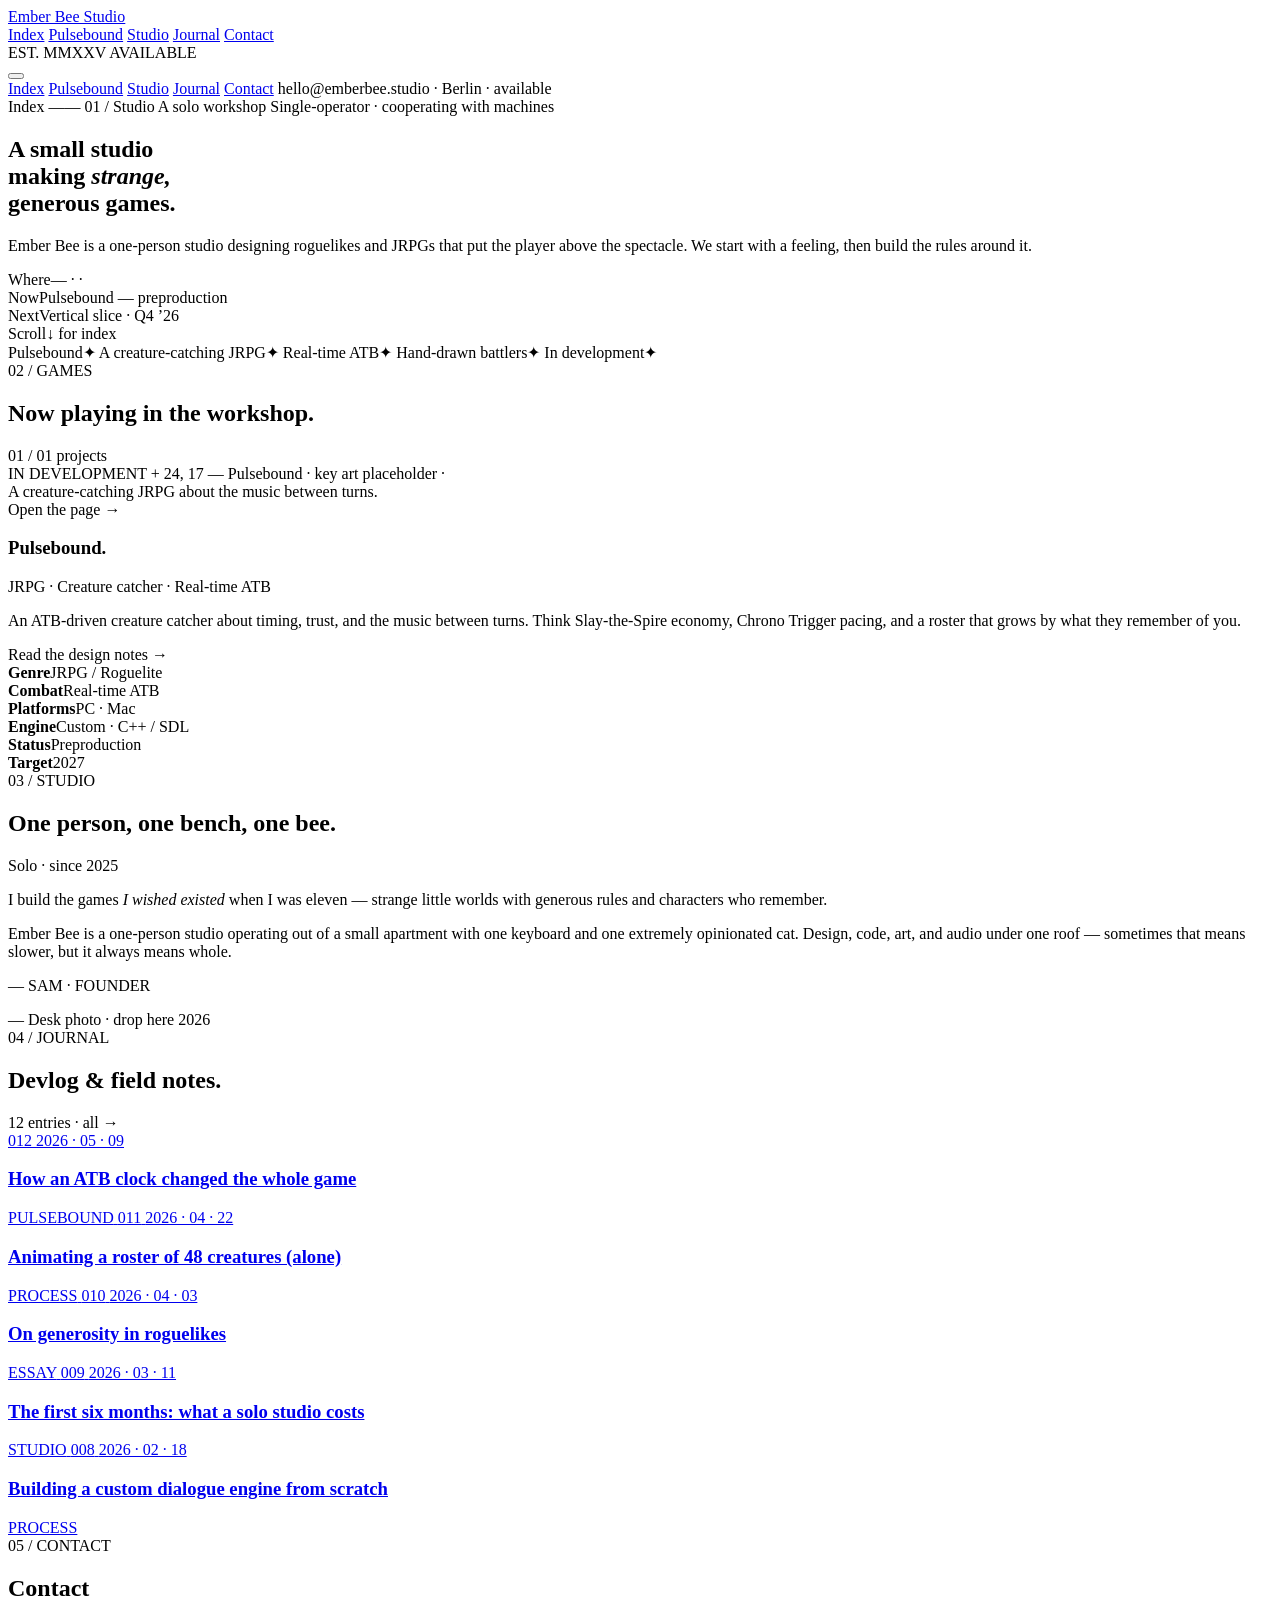
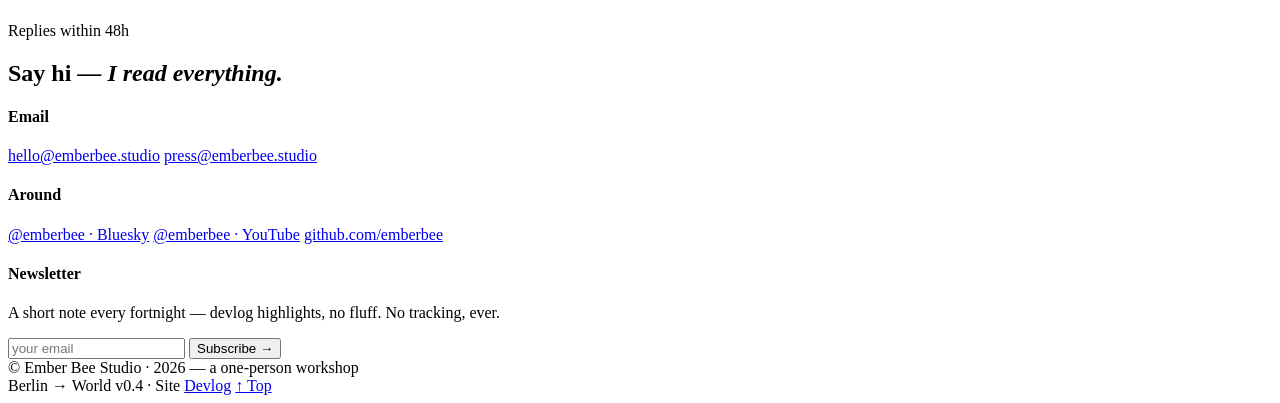
==== index.html @ 38a1219b "studio web" ====
<!doctype html>
<html lang="en">
<head>
  <meta charset="utf-8" />
  <meta name="viewport" content="width=device-width,initial-scale=1" />
  <title>Ember Bee Studio — a one-person workshop making strange, generous games</title>
  <meta name="description" content="Ember Bee is a one-person studio making roguelikes and JRPGs. Currently building Pulsebound — a creature-catching JRPG with a real-time ATB system." />
  <link rel="stylesheet" href="assets/site.css" />
</head>
<body>

  <header class="site-header">
    <div class="bar">
      <a class="logomark" href="index.html">
        <span class="dot"></span>
        <span>Ember Bee Studio</span>
      </a>
      <nav class="navlinks" aria-label="Primary">
        <a href="index.html" aria-current="page">Index</a>
        <a href="pulsebound.html">Pulsebound</a>
        <a href="#studio">Studio</a>
        <a href="journal.html">Journal</a>
        <a href="#contact">Contact</a>
      </nav>
      <div class="nav-right">
        <span class="mono">EST. MMXXV</span>
        <span class="status-pulse mono">AVAILABLE</span>
      </div>
      <button class="menu-btn" aria-expanded="false" aria-controls="menu" aria-label="Menu"><span></span></button>
    </div>
    <div class="menu-panel" id="menu">
      <a href="index.html">Index</a>
      <a href="pulsebound.html">Pulsebound</a>
      <a href="#studio">Studio</a>
      <a href="journal.html">Journal</a>
      <a href="#contact">Contact</a>
      <span class="mono-xs">hello@emberbee.studio · Berlin · available</span>
    </div>
  </header>

  <main>

    <!-- ============================================================
         HERO
    ============================================================= -->
    <section class="hero wrap" id="top">
      <div class="kicker reveal">
        <span class="sw"></span>
        <span>Index —— 01 / Studio</span>
        <span>A solo workshop</span>
        <span>Single-operator · cooperating with machines</span>
      </div>

      <h1 class="h-display">
        <span data-split>A small studio</span><br/>
        <span data-split>making </span><em data-split>strange,</em><br/>
        <span data-split>generous games.</span>
      </h1>

      <div class="hero lede-row reveal">
        <p class="lede">Ember Bee is a one-person studio designing roguelikes and JRPGs that put the player above the spectacle. We start with a feeling, then build the rules around it.</p>
        <div class="meta">
          <div class="row"><span class="key">Where</span><span data-clock data-tz="Europe/Berlin" data-label="· BERLIN">— · ·</span></div>
          <div class="row"><span class="key">Now</span><span>Pulsebound — preproduction</span></div>
          <div class="row"><span class="key">Next</span><span>Vertical slice · Q4 ’26</span></div>
          <div class="row"><span class="key">Scroll</span><span>↓ for index</span></div>
        </div>
      </div>
    </section>

    <!-- MARQUEE -->
    <div class="marquee" aria-hidden="true">
      <div class="marquee-track">
        <span>Pulsebound</span><span class="star">✦</span>
        <span>A creature-catching JRPG</span><span class="star">✦</span>
        <span>Real-time ATB</span><span class="star">✦</span>
        <span>Hand-drawn battlers</span><span class="star">✦</span>
        <span>In development</span><span class="star">✦</span>
      </div>
    </div>

    <!-- ============================================================
         GAMES
    ============================================================= -->
    <section class="section wrap" id="games">
      <div class="section-head">
        <div class="num"><span data-scramble>02 / GAMES</span></div>
        <h2 class="h-2 reveal">Now playing in the workshop.</h2>
        <div class="meta">01 / 01 projects</div>
      </div>

      <a class="game-card reveal" href="pulsebound.html" style="text-decoration: none; color: inherit;" data-cursor-label="Open Pulsebound →">
        <div class="ph art">
          <span class="tag">IN DEVELOPMENT</span>
          <span class="ph-corner">+ 24, 17</span>
          <span class="ph-label">— Pulsebound · key art placeholder ·</span>
          <div class="overlay">
            <div class="r-headline">A creature-catching JRPG about the music between turns.</div>
            <div class="r-cta">Open the page →</div>
          </div>
        </div>
        <div class="game-info">
          <div>
            <h3 class="h-1">Pulsebound.</h3>
            <div class="subtitle mt-md">JRPG · Creature catcher · Real-time ATB</div>
            <p class="mt-md">An ATB-driven creature catcher about timing, trust, and the music between turns. Think Slay-the-Spire economy, Chrono Trigger pacing, and a roster that grows by what they remember of you.</p>
            <span class="mag mt-md" data-mag style="display: inline-flex">
              <span class="btn">Read the design notes <span class="arrow">→</span></span>
            </span>
          </div>
          <div class="specs">
            <div class="row"><b>Genre</b><span>JRPG / Roguelite</span></div>
            <div class="row"><b>Combat</b><span>Real-time ATB</span></div>
            <div class="row"><b>Platforms</b><span>PC · Mac</span></div>
            <div class="row"><b>Engine</b><span>Custom · C++ / SDL</span></div>
            <div class="row"><b>Status</b><span>Preproduction</span></div>
            <div class="row"><b>Target</b><span>2027</span></div>
          </div>
        </div>
      </a>
    </section>

    <!-- ============================================================
         STUDIO / ABOUT
    ============================================================= -->
    <section class="section wrap" id="studio">
      <div class="section-head">
        <div class="num"><span data-scramble>03 / STUDIO</span></div>
        <h2 class="h-2 reveal">One person, one bench, one bee.</h2>
        <div class="meta">Solo · since 2025</div>
      </div>

      <div class="about-row">
        <div class="reveal">
          <p class="quote">I build the games <em>I wished existed</em> when I was eleven — strange little worlds with generous rules and characters who remember.</p>
          <p class="bio body">Ember Bee is a one-person studio operating out of a small apartment with one keyboard and one extremely opinionated cat. Design, code, art, and audio under one roof — sometimes that means slower, but it always means whole.</p>
          <p class="signature mono-xs">— SAM · FOUNDER</p>
        </div>
        <div class="ph who reveal">
          <span class="ph-label">— Desk photo · drop here</span>
          <span class="ph-corner">2026</span>
        </div>
      </div>
    </section>

    <!-- ============================================================
         JOURNAL / NEWS
    ============================================================= -->
    <section class="section wrap" id="journal">
      <div class="section-head">
        <div class="num"><span data-scramble>04 / JOURNAL</span></div>
        <h2 class="h-2 reveal">Devlog &amp; field notes.</h2>
        <div class="meta"><a href="journal.html" style="text-decoration: none; color: inherit;">12 entries · all →</a></div>
      </div>

      <div class="news reveal-stagger reveal">
        <a class="news-item" href="journal-atb-clock.html">
          <span class="n">012</span>
          <span class="date">2026 · 05 · 09</span>
          <h3>How an ATB clock changed the whole game</h3>
          <span class="tag">PULSEBOUND</span>
        </a>
        <a class="news-item" href="journal.html">
          <span class="n">011</span>
          <span class="date">2026 · 04 · 22</span>
          <h3>Animating a roster of 48 creatures (alone)</h3>
          <span class="tag">PROCESS</span>
        </a>
        <a class="news-item" href="journal.html">
          <span class="n">010</span>
          <span class="date">2026 · 04 · 03</span>
          <h3>On generosity in roguelikes</h3>
          <span class="tag">ESSAY</span>
        </a>
        <a class="news-item" href="journal.html">
          <span class="n">009</span>
          <span class="date">2026 · 03 · 11</span>
          <h3>The first six months: what a solo studio costs</h3>
          <span class="tag">STUDIO</span>
        </a>
        <a class="news-item" href="journal.html">
          <span class="n">008</span>
          <span class="date">2026 · 02 · 18</span>
          <h3>Building a custom dialogue engine from scratch</h3>
          <span class="tag">PROCESS</span>
        </a>
      </div>
    </section>

    <!-- ============================================================
         CONTACT
    ============================================================= -->
    <section class="section contact wrap" id="contact">
      <div class="section-head">
        <div class="num">05 / CONTACT</div>
        <h2 class="h-4 visually-hidden">Contact</h2>
        <div class="meta">Replies within 48h</div>
      </div>

      <h2 class="h-1 big reveal">Say hi — <em>I read everything.</em></h2>

      <div class="row">
        <div class="col reveal">
          <h4>Email</h4>
          <a href="mailto:hello@emberbee.studio">hello@emberbee.studio</a>
          <a href="mailto:press@emberbee.studio">press@emberbee.studio</a>
        </div>
        <div class="col reveal">
          <h4>Around</h4>
          <a href="#">@emberbee · Bluesky</a>
          <a href="#">@emberbee · YouTube</a>
          <a href="#">github.com/emberbee</a>
        </div>
        <div class="col reveal">
          <h4>Newsletter</h4>
          <p class="small">A short note every fortnight — devlog highlights, no fluff. No tracking, ever.</p>
          <form class="subscribe" onsubmit="event.preventDefault(); this.querySelector('button').textContent='Thanks ✦';">
            <input type="email" required placeholder="your email" aria-label="Email" />
            <span class="mag" data-mag data-mag-x="0.15" data-mag-y="0.2">
              <button class="btn btn-sm" type="submit">Subscribe <span class="arrow">→</span></button>
            </span>
          </form>
        </div>
      </div>
    </section>

  </main>

  <footer class="site-footer">
    <span>© Ember Bee Studio · 2026 — a one-person workshop</span>
    <div class="right">
      <span>Berlin → World</span>
      <span>v0.4 · Site</span>
      <a href="journal.html">Devlog</a>
      <a href="#top">↑ Top</a>
    </div>
  </footer>

  <script src="assets/site.js"></script>
</body>
</html>
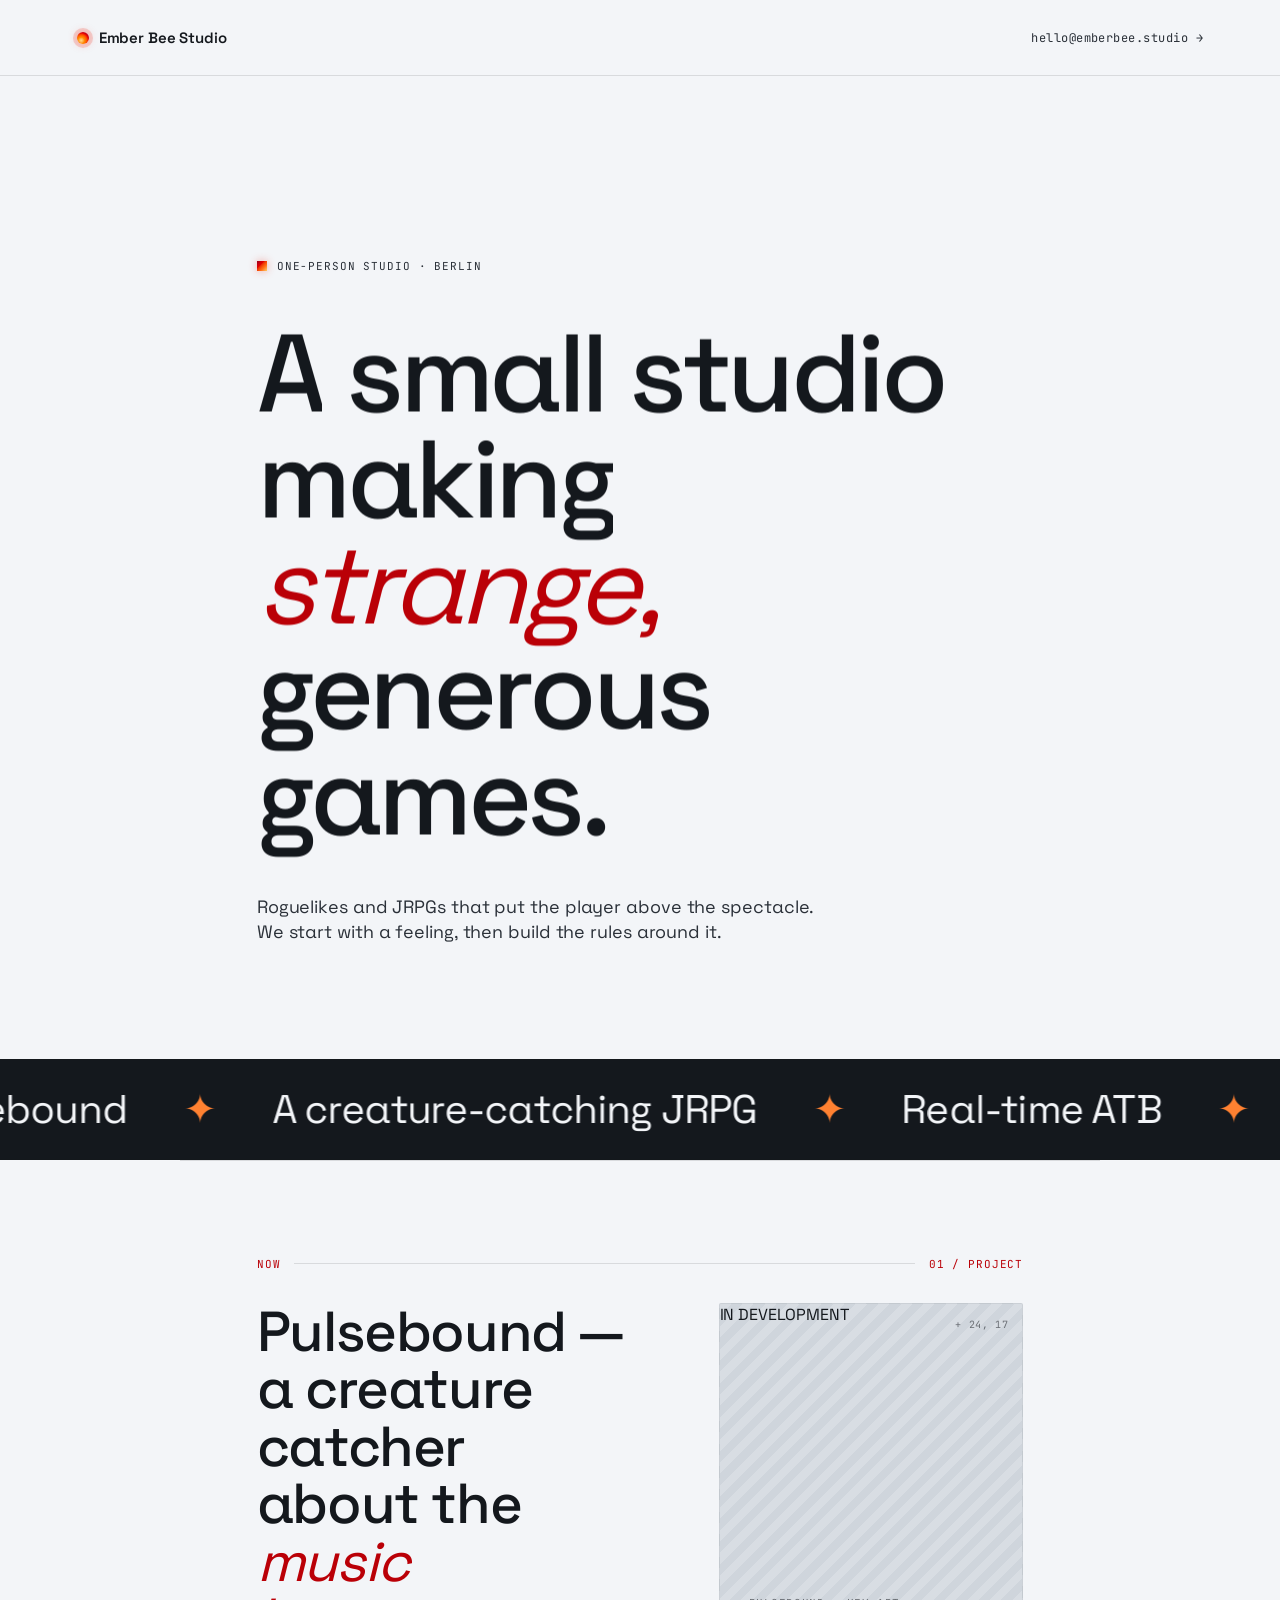
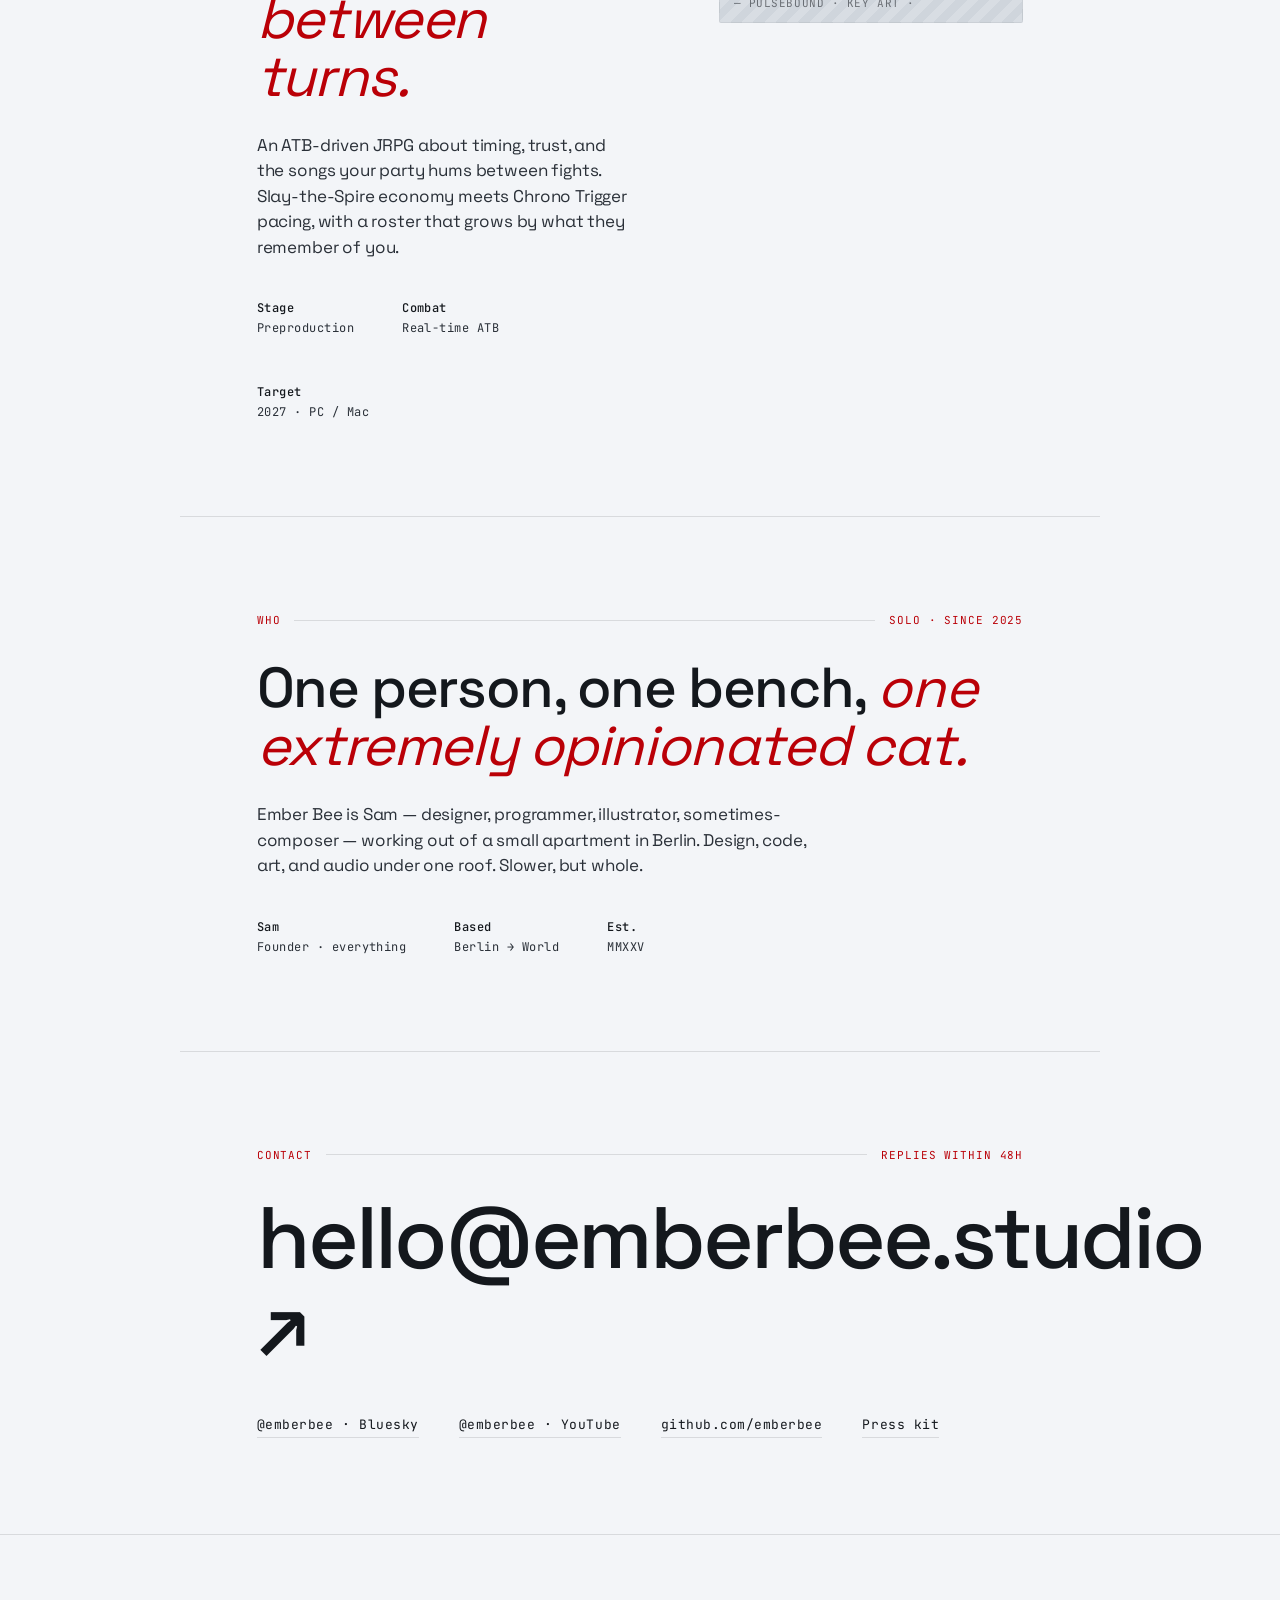
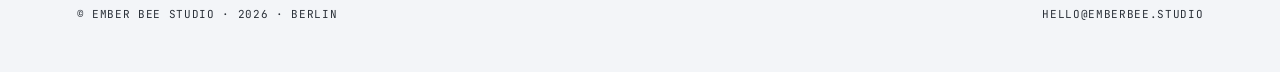
==== commit 0ccdf01f: "Add files via upload" ====
--- a/index.html
+++ b/index.html
@@ -3,72 +3,181 @@
 <head>
   <meta charset="utf-8" />
   <meta name="viewport" content="width=device-width,initial-scale=1" />
-  <title>Ember Bee Studio — a one-person workshop making strange, generous games</title>
-  <meta name="description" content="Ember Bee is a one-person studio making roguelikes and JRPGs. Currently building Pulsebound — a creature-catching JRPG with a real-time ATB system." />
+  <title>Ember Bee Studio — one page</title>
+  <meta name="description" content="Ember Bee is a one-person studio making strange, generous games." />
   <link rel="stylesheet" href="assets/site.css" />
+  <style>
+    /* ---- Minimal one-pager overrides ----
+       Same design vocabulary as index.html (type, color, marquee, cursor),
+       but tighter scaffolding: no sticky chrome, no section numbering,
+       no kicker rows, no specs grid. Just five blocks. */
+
+    .min-page main { display: block; }
+    .min-page .wrap-narrow {
+      max-width: 920px; margin: 0 auto;
+      padding-inline: clamp(20px, 6vw, 80px);
+    }
+
+    /* Top bar — just the logomark and email. No nav, no status. */
+    .min-bar {
+      display: flex; justify-content: space-between; align-items: center;
+      padding: 28px clamp(20px, 6vw, 80px);
+      border-bottom: 1px solid var(--line);
+    }
+    .min-bar .logomark { font-weight: 600; font-size: 15px; }
+    .min-bar a.email {
+      font-family: var(--font-mono); font-size: 12px; letter-spacing: 0.04em;
+      text-decoration: none; color: var(--ink-2);
+      transition: color .25s;
+    }
+    .min-bar a.email:hover { color: var(--amber-deep); }
+
+    /* Hero */
+    .min-hero {
+      padding-top: clamp(80px, 14vw, 180px);
+      padding-bottom: clamp(60px, 9vw, 120px);
+    }
+    .min-hero .eyebrow {
+      font-family: var(--font-mono); font-size: 11px; letter-spacing: 0.08em;
+      color: var(--ink-2); text-transform: uppercase;
+      display: inline-flex; align-items: center; gap: 10px;
+      margin-bottom: clamp(28px, 4vw, 48px);
+    }
+    .min-hero .eyebrow .sw {
+      display: inline-block; width: 10px; height: 10px;
+      background: var(--ember-grad);
+      box-shadow: 0 0 8px color-mix(in oklab, var(--ember) 40%, transparent);
+    }
+    .min-hero h1 {
+      font-size: clamp(48px, 8.6vw, 124px);
+      line-height: 0.96; letter-spacing: -0.04em; font-weight: 500;
+      margin: 0;
+    }
+    .min-hero .lede {
+      margin-top: clamp(28px, 4vw, 44px);
+      max-width: 560px;
+      font-size: clamp(17px, 1.4vw, 21px);
+      line-height: 1.4; color: var(--ink-2);
+    }
+
+    /* Block — generic two-line section */
+    .min-block {
+      padding-block: clamp(56px, 8vw, 96px);
+      border-top: 1px solid var(--line);
+    }
+    .min-block .label {
+      font-family: var(--font-mono); font-size: 11px; letter-spacing: 0.08em;
+      color: var(--amber-deep); text-transform: uppercase;
+      margin-bottom: clamp(20px, 3vw, 32px);
+      display: flex; align-items: baseline; gap: 14px;
+    }
+    .min-block .label .rule {
+      flex: 1; height: 1px; background: var(--line);
+      align-self: center;
+    }
+    .min-block h2 {
+      font-size: clamp(32px, 4.4vw, 64px);
+      line-height: 1.02; letter-spacing: -0.025em; font-weight: 500;
+      margin: 0; max-width: 740px;
+    }
+    .min-block h2 em { font-style: italic; font-weight: 400; color: var(--ember-deep); }
+    .min-block p {
+      margin-top: clamp(20px, 2.4vw, 28px);
+      max-width: 560px;
+      font-size: 17px; line-height: 1.5; color: var(--ink-2);
+    }
+    .min-block .meta-row {
+      margin-top: clamp(28px, 4vw, 40px);
+      display: flex; flex-wrap: wrap; gap: clamp(20px, 4vw, 48px);
+      font-family: var(--font-mono); font-size: 12px; letter-spacing: 0.04em;
+      color: var(--ink-2);
+    }
+    .min-block .meta-row b { display: block; color: var(--ink); font-weight: 500; margin-bottom: 4px; }
+
+    /* "Now" — currently working on */
+    .min-now {
+      display: grid;
+      grid-template-columns: 1.1fr 0.9fr;
+      gap: clamp(40px, 7vw, 96px);
+      align-items: start;
+    }
+    .min-now .ph {
+      height: 320px;
+      border-radius: 2px;
+    }
+    @media (max-width: 760px) {
+      .min-now { grid-template-columns: 1fr; }
+      .min-now .ph { height: 260px; }
+    }
+
+    /* Signature row at the very bottom */
+    .min-sig {
+      padding: clamp(48px, 6vw, 72px) clamp(20px, 6vw, 80px) clamp(32px, 4vw, 56px);
+      border-top: 1px solid var(--line);
+      display: flex; flex-wrap: wrap; gap: 16px;
+      justify-content: space-between; align-items: baseline;
+      font-family: var(--font-mono); font-size: 11px; letter-spacing: 0.06em;
+      color: var(--ink-2); text-transform: uppercase;
+    }
+    .min-sig a { color: var(--ink-2); text-decoration: none; }
+    .min-sig a:hover { color: var(--amber-deep); }
+
+    /* Contact block — big email link */
+    .min-contact .h-big {
+      display: block;
+      font-size: clamp(40px, 6.8vw, 96px);
+      line-height: 1.0; letter-spacing: -0.035em; font-weight: 500;
+      color: var(--ink); text-decoration: none;
+      transition: color .25s;
+      margin-top: clamp(20px, 3vw, 32px);
+    }
+    .min-contact .h-big:hover { color: var(--amber-deep); }
+    .min-contact .h-big .arrow {
+      display: inline-block; transition: transform .35s var(--ease-strong);
+    }
+    .min-contact .h-big:hover .arrow { transform: translate(8px, -8px) rotate(-12deg); }
+
+    .min-contact .links {
+      margin-top: clamp(32px, 5vw, 48px);
+      display: flex; flex-wrap: wrap;
+      gap: clamp(24px, 4vw, 40px);
+    }
+    .min-contact .links a {
+      font-family: var(--font-mono); font-size: 13px; letter-spacing: 0.04em;
+      color: var(--ink); text-decoration: none;
+      padding-bottom: 4px; border-bottom: 1px solid var(--line);
+      transition: color .25s, border-color .25s;
+    }
+    .min-contact .links a:hover {
+      color: var(--amber-deep); border-color: var(--amber-deep);
+    }
+  </style>
 </head>
-<body>
-
-  <header class="site-header">
-    <div class="bar">
-      <a class="logomark" href="index.html">
-        <span class="dot"></span>
-        <span>Ember Bee Studio</span>
-      </a>
-      <nav class="navlinks" aria-label="Primary">
-        <a href="index.html" aria-current="page">Index</a>
-        <a href="pulsebound.html">Pulsebound</a>
-        <a href="#studio">Studio</a>
-        <a href="journal.html">Journal</a>
-        <a href="#contact">Contact</a>
-      </nav>
-      <div class="nav-right">
-        <span class="mono">EST. MMXXV</span>
-        <span class="status-pulse mono">AVAILABLE</span>
-      </div>
-      <button class="menu-btn" aria-expanded="false" aria-controls="menu" aria-label="Menu"><span></span></button>
-    </div>
-    <div class="menu-panel" id="menu">
-      <a href="index.html">Index</a>
-      <a href="pulsebound.html">Pulsebound</a>
-      <a href="#studio">Studio</a>
-      <a href="journal.html">Journal</a>
-      <a href="#contact">Contact</a>
-      <span class="mono-xs">hello@emberbee.studio · Berlin · available</span>
-    </div>
+<body class="min-page">
+
+  <!-- Tiny top bar (no nav) -->
+  <header class="min-bar">
+    <a class="logomark" href="index.html">
+      <span class="dot"></span>
+      <span>Ember Bee Studio</span>
+    </a>
+    <a class="email" href="mailto:hello@emberbee.studio">hello@emberbee.studio →</a>
   </header>
 
   <main>
 
-    <!-- ============================================================
-         HERO
-    ============================================================= -->
-    <section class="hero wrap" id="top">
-      <div class="kicker reveal">
-        <span class="sw"></span>
-        <span>Index —— 01 / Studio</span>
-        <span>A solo workshop</span>
-        <span>Single-operator · cooperating with machines</span>
-      </div>
-
-      <h1 class="h-display">
+    <!-- HERO -->
+    <section class="min-hero wrap-narrow">
+      <div class="eyebrow"><span class="sw"></span><span>One-person studio · Berlin</span></div>
+      <h1>
         <span data-split>A small studio</span><br/>
         <span data-split>making </span><em data-split>strange,</em><br/>
         <span data-split>generous games.</span>
       </h1>
-
-      <div class="hero lede-row reveal">
-        <p class="lede">Ember Bee is a one-person studio designing roguelikes and JRPGs that put the player above the spectacle. We start with a feeling, then build the rules around it.</p>
-        <div class="meta">
-          <div class="row"><span class="key">Where</span><span data-clock data-tz="Europe/Berlin" data-label="· BERLIN">— · ·</span></div>
-          <div class="row"><span class="key">Now</span><span>Pulsebound — preproduction</span></div>
-          <div class="row"><span class="key">Next</span><span>Vertical slice · Q4 ’26</span></div>
-          <div class="row"><span class="key">Scroll</span><span>↓ for index</span></div>
-        </div>
-      </div>
-    </section>
-
-    <!-- MARQUEE -->
+      <p class="lede reveal">Roguelikes and JRPGs that put the player above the spectacle. We start with a feeling, then build the rules around it.</p>
+    </section>
+
+    <!-- MARQUEE — same flick-to-fire easter egg as the main site -->
     <div class="marquee" aria-hidden="true">
       <div class="marquee-track">
         <span>Pulsebound</span><span class="star">✦</span>
@@ -79,161 +188,58 @@
       </div>
     </div>
 
-    <!-- ============================================================
-         GAMES
-    ============================================================= -->
-    <section class="section wrap" id="games">
-      <div class="section-head">
-        <div class="num"><span data-scramble>02 / GAMES</span></div>
-        <h2 class="h-2 reveal">Now playing in the workshop.</h2>
-        <div class="meta">01 / 01 projects</div>
-      </div>
-
-      <a class="game-card reveal" href="pulsebound.html" style="text-decoration: none; color: inherit;" data-cursor-label="Open Pulsebound →">
-        <div class="ph art">
+    <!-- NOW — what's being worked on -->
+    <section class="min-block wrap-narrow">
+      <div class="label"><span>Now</span><span class="rule"></span><span>01 / project</span></div>
+      <div class="min-now">
+        <div class="reveal">
+          <h2>Pulsebound — a creature catcher about the <em>music between turns.</em></h2>
+          <p>An ATB-driven JRPG about timing, trust, and the songs your party hums between fights. Slay-the-Spire economy meets Chrono Trigger pacing, with a roster that grows by what they remember of you.</p>
+          <div class="meta-row">
+            <div><b>Stage</b>Preproduction</div>
+            <div><b>Combat</b>Real-time ATB</div>
+            <div><b>Target</b>2027 · PC / Mac</div>
+          </div>
+        </div>
+        <div class="ph reveal">
           <span class="tag">IN DEVELOPMENT</span>
           <span class="ph-corner">+ 24, 17</span>
-          <span class="ph-label">— Pulsebound · key art placeholder ·</span>
-          <div class="overlay">
-            <div class="r-headline">A creature-catching JRPG about the music between turns.</div>
-            <div class="r-cta">Open the page →</div>
-          </div>
+          <span class="ph-label">— Pulsebound · key art ·</span>
         </div>
-        <div class="game-info">
-          <div>
-            <h3 class="h-1">Pulsebound.</h3>
-            <div class="subtitle mt-md">JRPG · Creature catcher · Real-time ATB</div>
-            <p class="mt-md">An ATB-driven creature catcher about timing, trust, and the music between turns. Think Slay-the-Spire economy, Chrono Trigger pacing, and a roster that grows by what they remember of you.</p>
-            <span class="mag mt-md" data-mag style="display: inline-flex">
-              <span class="btn">Read the design notes <span class="arrow">→</span></span>
-            </span>
-          </div>
-          <div class="specs">
-            <div class="row"><b>Genre</b><span>JRPG / Roguelite</span></div>
-            <div class="row"><b>Combat</b><span>Real-time ATB</span></div>
-            <div class="row"><b>Platforms</b><span>PC · Mac</span></div>
-            <div class="row"><b>Engine</b><span>Custom · C++ / SDL</span></div>
-            <div class="row"><b>Status</b><span>Preproduction</span></div>
-            <div class="row"><b>Target</b><span>2027</span></div>
-          </div>
+      </div>
+    </section>
+
+    <!-- WHO — who it's being worked on by -->
+    <section class="min-block wrap-narrow">
+      <div class="label"><span>Who</span><span class="rule"></span><span>Solo · since 2025</span></div>
+      <div class="reveal">
+        <h2>One person, one bench, <em>one extremely opinionated cat.</em></h2>
+        <p>Ember Bee is Sam — designer, programmer, illustrator, sometimes-composer — working out of a small apartment in Berlin. Design, code, art, and audio under one roof. Slower, but whole.</p>
+        <div class="meta-row">
+          <div><b>Sam</b>Founder · everything</div>
+          <div><b>Based</b>Berlin → World</div>
+          <div><b>Est.</b>MMXXV</div>
         </div>
-      </a>
-    </section>
-
-    <!-- ============================================================
-         STUDIO / ABOUT
-    ============================================================= -->
-    <section class="section wrap" id="studio">
-      <div class="section-head">
-        <div class="num"><span data-scramble>03 / STUDIO</span></div>
-        <h2 class="h-2 reveal">One person, one bench, one bee.</h2>
-        <div class="meta">Solo · since 2025</div>
-      </div>
-
-      <div class="about-row">
-        <div class="reveal">
-          <p class="quote">I build the games <em>I wished existed</em> when I was eleven — strange little worlds with generous rules and characters who remember.</p>
-          <p class="bio body">Ember Bee is a one-person studio operating out of a small apartment with one keyboard and one extremely opinionated cat. Design, code, art, and audio under one roof — sometimes that means slower, but it always means whole.</p>
-          <p class="signature mono-xs">— SAM · FOUNDER</p>
-        </div>
-        <div class="ph who reveal">
-          <span class="ph-label">— Desk photo · drop here</span>
-          <span class="ph-corner">2026</span>
-        </div>
-      </div>
-    </section>
-
-    <!-- ============================================================
-         JOURNAL / NEWS
-    ============================================================= -->
-    <section class="section wrap" id="journal">
-      <div class="section-head">
-        <div class="num"><span data-scramble>04 / JOURNAL</span></div>
-        <h2 class="h-2 reveal">Devlog &amp; field notes.</h2>
-        <div class="meta"><a href="journal.html" style="text-decoration: none; color: inherit;">12 entries · all →</a></div>
-      </div>
-
-      <div class="news reveal-stagger reveal">
-        <a class="news-item" href="journal-atb-clock.html">
-          <span class="n">012</span>
-          <span class="date">2026 · 05 · 09</span>
-          <h3>How an ATB clock changed the whole game</h3>
-          <span class="tag">PULSEBOUND</span>
-        </a>
-        <a class="news-item" href="journal.html">
-          <span class="n">011</span>
-          <span class="date">2026 · 04 · 22</span>
-          <h3>Animating a roster of 48 creatures (alone)</h3>
-          <span class="tag">PROCESS</span>
-        </a>
-        <a class="news-item" href="journal.html">
-          <span class="n">010</span>
-          <span class="date">2026 · 04 · 03</span>
-          <h3>On generosity in roguelikes</h3>
-          <span class="tag">ESSAY</span>
-        </a>
-        <a class="news-item" href="journal.html">
-          <span class="n">009</span>
-          <span class="date">2026 · 03 · 11</span>
-          <h3>The first six months: what a solo studio costs</h3>
-          <span class="tag">STUDIO</span>
-        </a>
-        <a class="news-item" href="journal.html">
-          <span class="n">008</span>
-          <span class="date">2026 · 02 · 18</span>
-          <h3>Building a custom dialogue engine from scratch</h3>
-          <span class="tag">PROCESS</span>
-        </a>
-      </div>
-    </section>
-
-    <!-- ============================================================
-         CONTACT
-    ============================================================= -->
-    <section class="section contact wrap" id="contact">
-      <div class="section-head">
-        <div class="num">05 / CONTACT</div>
-        <h2 class="h-4 visually-hidden">Contact</h2>
-        <div class="meta">Replies within 48h</div>
-      </div>
-
-      <h2 class="h-1 big reveal">Say hi — <em>I read everything.</em></h2>
-
-      <div class="row">
-        <div class="col reveal">
-          <h4>Email</h4>
-          <a href="mailto:hello@emberbee.studio">hello@emberbee.studio</a>
-          <a href="mailto:press@emberbee.studio">press@emberbee.studio</a>
-        </div>
-        <div class="col reveal">
-          <h4>Around</h4>
-          <a href="#">@emberbee · Bluesky</a>
-          <a href="#">@emberbee · YouTube</a>
-          <a href="#">github.com/emberbee</a>
-        </div>
-        <div class="col reveal">
-          <h4>Newsletter</h4>
-          <p class="small">A short note every fortnight — devlog highlights, no fluff. No tracking, ever.</p>
-          <form class="subscribe" onsubmit="event.preventDefault(); this.querySelector('button').textContent='Thanks ✦';">
-            <input type="email" required placeholder="your email" aria-label="Email" />
-            <span class="mag" data-mag data-mag-x="0.15" data-mag-y="0.2">
-              <button class="btn btn-sm" type="submit">Subscribe <span class="arrow">→</span></button>
-            </span>
-          </form>
-        </div>
+      </div>
+    </section>
+
+    <!-- CONTACT — the only CTA on the page -->
+    <section class="min-block min-contact wrap-narrow">
+      <div class="label"><span>Contact</span><span class="rule"></span><span>Replies within 48h</span></div>
+      <a class="h-big reveal" href="mailto:hello@emberbee.studio">hello@emberbee.studio <span class="arrow">↗</span></a>
+      <div class="links reveal">
+        <a href="#">@emberbee · Bluesky</a>
+        <a href="#">@emberbee · YouTube</a>
+        <a href="#">github.com/emberbee</a>
+        <a href="mailto:press@emberbee.studio">Press kit</a>
       </div>
     </section>
 
   </main>
 
-  <footer class="site-footer">
-    <span>© Ember Bee Studio · 2026 — a one-person workshop</span>
-    <div class="right">
-      <span>Berlin → World</span>
-      <span>v0.4 · Site</span>
-      <a href="journal.html">Devlog</a>
-      <a href="#top">↑ Top</a>
-    </div>
+  <footer class="min-sig">
+    <span>© Ember Bee Studio · 2026 · Berlin</span>
+    <span><a href="mailto:hello@emberbee.studio">hello@emberbee.studio</a></span>
   </footer>
 
   <script src="assets/site.js"></script>
--- a/assets/site.css
+++ b/assets/site.css
@@ -0,0 +1,662 @@
+/* ==========================================================================
+   Ember Bee Studio — Editorial Swiss
+   Shared stylesheet (all pages)
+   ========================================================================== */
+
+@import url('https://fonts.googleapis.com/css2?family=Space+Grotesk:wght@300;400;500;600;700&family=JetBrains+Mono:wght@300;400;500&display=swap');
+
+/* Cross-document view transitions for in-site nav (Chromium 126+). */
+@view-transition { navigation: auto; }
+
+::view-transition-old(root),
+::view-transition-new(root) {
+  animation-duration: 320ms;
+  animation-timing-function: cubic-bezier(.65,.05,.36,1);
+}
+
+/* ---------- Reset ---------- */
+*, *::before, *::after { box-sizing: border-box; }
+html, body { margin: 0; padding: 0; }
+body {
+  -webkit-font-smoothing: antialiased;
+  -moz-osx-font-smoothing: grayscale;
+  text-rendering: optimizeLegibility;
+}
+img, svg { display: block; max-width: 100%; }
+button { font: inherit; cursor: pointer; background: none; border: 0; padding: 0; color: inherit; }
+a { color: inherit; }
+input { font: inherit; color: inherit; }
+:focus-visible { outline: 2px solid var(--amber-deep); outline-offset: 3px; border-radius: 2px; }
+::selection { background: var(--spark); color: var(--ink); }
+
+/* ---------- Tokens ---------- */
+:root {
+  /* color */
+  --ink:        #14181d;
+  --ink-2:      #2a3038;
+  --ink-3:      #5c6470;
+  --fog:        #e8ebef;
+  --paper:      #f3f5f8;
+  --paper-2:    #ebeef2;
+  --line:       rgba(20, 24, 29, 0.12);
+  --line-2:     rgba(20, 24, 29, 0.06);
+
+  /* Ember palette — deep coal → bright flame → spark.
+     --ember-deep is the workhorse for text/links on light bg.
+     --ember-grad is the signature gradient (dot, display italics, swatches). */
+  --ember:        oklch(0.62 0.22 30);
+  --ember-deep:   oklch(0.48 0.22 25);
+  --ember-bright: oklch(0.74 0.18 48);
+  --spark:        oklch(0.88 0.14 75);
+  --ember-grad:   linear-gradient(135deg,
+                    oklch(0.40 0.20 18) 0%,
+                    oklch(0.56 0.24 28) 32%,
+                    oklch(0.72 0.20 45) 68%,
+                    oklch(0.88 0.14 78) 100%);
+  --ember-grad-radial: radial-gradient(circle at 35% 70%,
+                    oklch(0.92 0.12 80) 0%,
+                    oklch(0.78 0.20 55) 28%,
+                    oklch(0.60 0.24 30) 60%,
+                    oklch(0.36 0.18 18) 100%);
+
+  /* Aliases — older rules still reference --amber/--amber-deep. */
+  --amber:      var(--ember);
+  --amber-deep: var(--ember-deep);
+
+  --green:      oklch(0.72 0.16 145);
+
+  /* type */
+  --font-display: 'Space Grotesk', system-ui, sans-serif;
+  --font-mono:    'JetBrains Mono', ui-monospace, SFMono-Regular, monospace;
+
+  /* layout */
+  --container-max: 1440px;
+  --pad-x:         clamp(20px, 4vw, 56px);
+  --gutter:        clamp(20px, 3vw, 40px);
+
+  /* motion */
+  --ease-soft:   cubic-bezier(.2, .7, .3, 1);
+  --ease-strong: cubic-bezier(.65, .05, .36, 1);
+}
+
+/* ---------- Base ---------- */
+html {
+  font-family: var(--font-display);
+  color: var(--ink);
+  background: var(--paper);
+  letter-spacing: -0.01em;
+  font-feature-settings: 'ss01' 1, 'ss02' 1;
+  scroll-behavior: smooth;
+  scroll-padding-top: 96px;
+}
+body { min-height: 100vh; }
+
+/* hide cursor when our custom one is enabled */
+html.has-cursor, html.has-cursor * { cursor: none !important; }
+@media (hover: none) { html.has-cursor, html.has-cursor * { cursor: auto !important; } }
+
+/* ---------- Type ---------- */
+.h-display { font-size: clamp(54px, 11.5vw, 168px); line-height: 0.92; letter-spacing: -0.045em; font-weight: 500; margin: 0; }
+.h-1       { font-size: clamp(40px, 6.8vw, 120px); line-height: 0.92; letter-spacing: -0.04em;  font-weight: 500; margin: 0; }
+.h-2       { font-size: clamp(40px, 5.4vw, 96px);  line-height: 0.92; letter-spacing: -0.035em; font-weight: 500; margin: 0; }
+.h-3       { font-size: clamp(28px, 3.4vw, 56px);  line-height: 1.00; letter-spacing: -0.025em; font-weight: 500; margin: 0; }
+.h-4       { font-size: clamp(22px, 1.8vw, 28px);  line-height: 1.15; letter-spacing: -0.015em; font-weight: 500; margin: 0; }
+
+.lede      { font-size: clamp(17px, 1.5vw, 22px); line-height: 1.35; letter-spacing: -0.005em; }
+.body      { font-size: 17px; line-height: 1.5; }
+.small     { font-size: 14px; line-height: 1.5; color: var(--ink-2); }
+
+.mono      { font-family: var(--font-mono); letter-spacing: 0; }
+.mono-xs   { font-family: var(--font-mono); font-size: 11px; letter-spacing: 0.06em; text-transform: uppercase; }
+.mono-sm   { font-family: var(--font-mono); font-size: 12px; letter-spacing: 0.04em; }
+
+em { font-style: italic; font-weight: 400; color: var(--ember-deep); }
+
+/* Display-size italics get the full flame gradient. Inline-size em on body
+   copy stays solid for readability.
+   We target both the em itself (when not split) AND the .inner spans inside
+   split-words — those have their own transforms which create new stacking
+   contexts, so background-clip:text on the em parent doesn't reach them. */
+.h-display em,
+.h-1 em,
+.h-2 em,
+.h-display em .split-word .inner,
+.h-1 em .split-word .inner,
+.h-2 em .split-word .inner {
+  background-image: var(--ember-grad);
+  background-clip: text;
+  -webkit-background-clip: text;
+  color: transparent;
+  -webkit-text-fill-color: transparent;
+  font-style: italic;
+}
+strong { font-weight: 600; }
+
+p { margin: 0 0 1em; text-wrap: pretty; }
+p:last-child { margin-bottom: 0; }
+
+/* ---------- Layout primitives ---------- */
+.wrap   { max-width: var(--container-max); margin-inline: auto; padding-inline: var(--pad-x); }
+.section { padding-block: clamp(64px, 9vw, 120px); border-top: 1px solid var(--line); position: relative; }
+.section-tight { padding-block: clamp(40px, 6vw, 72px); }
+
+/* index-style section head: number — title — meta */
+.section-head {
+  display: grid;
+  grid-template-columns: minmax(80px, auto) 1fr auto;
+  gap: clamp(16px, 3vw, 40px);
+  align-items: baseline;
+  margin-bottom: clamp(40px, 6vw, 80px);
+}
+.section-head .num   { font-family: var(--font-mono); font-size: 13px; color: var(--amber-deep); letter-spacing: 0.05em; }
+.section-head .meta  { font-family: var(--font-mono); font-size: 12px; color: var(--ink-2); text-align: right; }
+
+@media (max-width: 720px) {
+  .section-head { grid-template-columns: 1fr; gap: 12px; }
+  .section-head .meta { text-align: left; }
+}
+
+/* ---------- Header / Nav ---------- */
+.site-header {
+  position: sticky; top: 0; z-index: 40;
+  background: color-mix(in oklab, var(--paper) 86%, transparent);
+  backdrop-filter: blur(10px) saturate(120%);
+  -webkit-backdrop-filter: blur(10px) saturate(120%);
+  border-bottom: 1px solid var(--line);
+  transition: padding .3s var(--ease-soft), backdrop-filter .3s;
+}
+.site-header .bar {
+  display: grid; grid-template-columns: 1fr auto 1fr; align-items: center; gap: 24px;
+  padding: 20px var(--pad-x);
+  max-width: var(--container-max); margin-inline: auto;
+  transition: padding .3s var(--ease-soft);
+}
+.site-header.compact .bar { padding-block: 12px; }
+
+.logomark {
+  display: inline-flex; align-items: center; gap: 10px;
+  font-weight: 600; font-size: 16px; letter-spacing: -0.01em;
+  text-decoration: none; color: var(--ink);
+}
+.logomark .dot {
+  width: 12px; height: 12px; border-radius: 50%;
+  background: var(--ember-grad-radial);
+  box-shadow:
+    0 0 0 4px color-mix(in oklab, var(--ember) 20%, transparent),
+    0 0 10px color-mix(in oklab, var(--ember) 35%, transparent);
+  flex-shrink: 0;
+  animation: ember-pulse 2.8s ease-in-out infinite;
+  transition: box-shadow .35s var(--ease-soft);
+}
+.logomark:hover .dot {
+  box-shadow:
+    0 0 0 7px color-mix(in oklab, var(--ember) 18%, transparent),
+    0 0 18px color-mix(in oklab, var(--ember-bright) 55%, transparent);
+}
+@keyframes ember-pulse {
+  0%, 100% { filter: brightness(1)    saturate(1); box-shadow: 0 0 0 4px color-mix(in oklab, var(--ember) 20%, transparent), 0 0  8px color-mix(in oklab, var(--ember)        30%, transparent); }
+  50%      { filter: brightness(1.15) saturate(1.1); box-shadow: 0 0 0 5px color-mix(in oklab, var(--ember) 16%, transparent), 0 0 16px color-mix(in oklab, var(--ember-bright) 55%, transparent); }
+}
+
+.navlinks {
+  display: flex; gap: clamp(16px, 2vw, 28px);
+  font-size: 13px;
+  justify-self: center;
+}
+.navlinks a { text-decoration: none; position: relative; padding: 4px 0; transition: color .2s; }
+.navlinks a::after {
+  content: ''; position: absolute; left: 0; right: 0; bottom: -2px; height: 1px;
+  background: var(--ink); transform-origin: left; transform: scaleX(0);
+  transition: transform .35s var(--ease-strong);
+}
+.navlinks a:hover::after { transform: scaleX(1); }
+.navlinks a[aria-current="page"] { color: var(--amber-deep); }
+.navlinks a[aria-current="page"]::after { background: var(--amber-deep); transform: scaleX(1); }
+
+.nav-right {
+  justify-self: end; display: flex; gap: 16px; align-items: center;
+  font-family: var(--font-mono); font-size: 11px; color: var(--ink-2);
+  letter-spacing: 0.04em;
+}
+.status-pulse { display: inline-flex; align-items: center; gap: 8px; }
+.status-pulse::before {
+  content: ''; width: 7px; height: 7px; border-radius: 50%;
+  background: var(--green);
+  box-shadow: 0 0 0 0 color-mix(in oklab, var(--green) 60%, transparent);
+  animation: pulse 2.4s ease-out infinite;
+}
+@keyframes pulse {
+  0%   { box-shadow: 0 0 0 0   color-mix(in oklab, var(--green) 60%, transparent); }
+  70%  { box-shadow: 0 0 0 8px color-mix(in oklab, var(--green) 0%, transparent); }
+  100% { box-shadow: 0 0 0 0   color-mix(in oklab, var(--green) 0%, transparent); }
+}
+
+/* Mobile menu */
+.menu-btn { display: none; width: 38px; height: 38px; justify-content: center; align-items: center; border-radius: 4px; }
+.menu-btn span { width: 18px; height: 1.5px; background: var(--ink); position: relative; transition: transform .25s, background .25s; }
+.menu-btn span::before, .menu-btn span::after { content:''; position: absolute; left:0; width:18px; height:1.5px; background: var(--ink); transition: transform .25s; }
+.menu-btn span::before { top: -6px; }
+.menu-btn span::after  { top:  6px; }
+.menu-btn[aria-expanded="true"] span { background: transparent; }
+.menu-btn[aria-expanded="true"] span::before { transform: translateY(6px) rotate(45deg); }
+.menu-btn[aria-expanded="true"] span::after  { transform: translateY(-6px) rotate(-45deg); }
+
+@media (max-width: 820px) {
+  .site-header .bar { grid-template-columns: auto auto; }
+  .navlinks { display: none; }
+  .nav-right { display: none; }
+  .menu-btn { display: inline-flex; }
+  .site-header[data-menu="open"] .menu-panel { transform: translateY(0); opacity: 1; pointer-events: auto; }
+}
+
+.menu-panel {
+  position: absolute; top: 100%; left: 0; right: 0;
+  background: var(--paper); border-bottom: 1px solid var(--line);
+  padding: 12px var(--pad-x) 32px;
+  transform: translateY(-10px); opacity: 0; pointer-events: none;
+  transition: transform .3s var(--ease-soft), opacity .3s;
+}
+.menu-panel a {
+  display: block; padding: 14px 0; border-bottom: 1px solid var(--line-2);
+  font-size: 28px; letter-spacing: -0.02em; text-decoration: none;
+}
+.menu-panel a:last-child { border-bottom: 0; }
+.menu-panel .mono-xs { color: var(--ink-2); margin-top: 16px; display: block; }
+
+/* ---------- Buttons ---------- */
+.btn {
+  display: inline-flex; align-items: center; gap: 10px;
+  padding: 14px 22px; font-size: 14px; letter-spacing: -0.005em;
+  background: var(--ink); color: var(--paper);
+  transition: background .25s, transform .35s var(--ease-strong);
+  text-decoration: none;
+  white-space: nowrap;
+}
+.btn .arrow { display: inline-block; transition: transform .35s var(--ease-strong); }
+.btn:hover { background: var(--amber-deep); }
+.btn:hover .arrow { transform: translateX(6px); }
+
+.btn-ghost {
+  background: transparent; color: var(--ink);
+  box-shadow: inset 0 0 0 1px var(--ink);
+}
+.btn-ghost:hover { background: var(--ink); color: var(--paper); }
+
+.btn-sm { padding: 10px 16px; font-size: 13px; }
+
+.mag { display: inline-block; will-change: transform; transition: transform .25s var(--ease-soft); }
+
+/* ---------- Striped placeholder ---------- */
+.ph {
+  --ph-a: #d8dde3; --ph-b: #cfd5dc;
+  --ph-border: rgba(0,0,0,0.06);
+  --ph-text:   rgba(20,24,29,0.55);
+  position: relative; overflow: hidden;
+  background:
+    repeating-linear-gradient(135deg, var(--ph-a) 0 8px, var(--ph-b) 8px 16px);
+  border: 1px solid var(--ph-border);
+}
+.ph-label {
+  position: absolute; left: 14px; bottom: 12px;
+  font-family: var(--font-mono); font-size: 11px; letter-spacing: 0.05em;
+  color: var(--ph-text); text-transform: uppercase;
+}
+.ph-corner {
+  position: absolute; top: 14px; right: 14px;
+  font-family: var(--font-mono); font-size: 10px; letter-spacing: 0.06em;
+  color: var(--ph-text);
+}
+
+/* ---------- Hero ---------- */
+.hero { padding-top: clamp(48px, 8vw, 120px); padding-bottom: clamp(40px, 6vw, 80px); }
+.hero .kicker {
+  display: flex; gap: 16px; align-items: baseline; flex-wrap: wrap;
+  font-family: var(--font-mono); font-size: 11px; letter-spacing: 0.06em;
+  color: var(--ink-2); text-transform: uppercase;
+  margin-bottom: clamp(40px, 7vw, 80px);
+}
+.hero .kicker .sw {
+  display: inline-block; width: 12px; height: 12px;
+  background: var(--ember-grad);
+  box-shadow: 0 0 8px color-mix(in oklab, var(--ember) 40%, transparent);
+}
+.hero .lede-row {
+  display: grid; grid-template-columns: 1.4fr 1fr; gap: clamp(32px, 6vw, 72px);
+  align-items: end; margin-top: clamp(32px, 5vw, 56px);
+}
+.hero .lede-row p { max-width: 540px; margin: 0; }
+.hero .meta {
+  display: flex; flex-direction: column; gap: 4px;
+  font-family: var(--font-mono); font-size: 11px; letter-spacing: 0.04em;
+  color: var(--ink-2);
+}
+.hero .meta .key { color: var(--ink); font-weight: 500; }
+.hero .meta .row { display: flex; justify-content: space-between; gap: 16px; padding: 8px 0; border-top: 1px solid var(--line-2); }
+
+@media (max-width: 720px) {
+  .hero .lede-row { grid-template-columns: 1fr; }
+}
+
+/* ---------- Marquee ---------- */
+.marquee {
+  background: var(--ink); color: var(--paper);
+  padding-block: clamp(16px, 2vw, 24px); overflow: hidden;
+  font-size: clamp(22px, 3.5vw, 40px); letter-spacing: -0.02em; font-weight: 400;
+  border-top: 1px solid var(--line);
+  border-bottom: 1px solid var(--line);
+}
+/* JS-driven (see initMarquee). Hover does NOT pause; click-and-drag
+   flicks it, and a strong flick triggers the .fiery state. */
+.marquee { cursor: grab; touch-action: pan-y; user-select: none; -webkit-user-select: none; }
+.marquee:active { cursor: grabbing; }
+.marquee-track {
+  display: inline-flex; gap: 56px; align-items: center;
+  white-space: nowrap;
+  will-change: transform;
+  transition: color .4s, text-shadow .4s;
+}
+.marquee-track .star { color: var(--ember-bright); transition: color .4s, text-shadow .4s; }
+
+/* --- FIERY easter egg ---------------------------------------------------- */
+.marquee.fiery {
+  background: radial-gradient(120% 200% at 50% 100%,
+                oklch(0.32 0.18 28) 0%,
+                oklch(0.18 0.12 22) 45%,
+                #14181d 100%);
+  box-shadow: inset 0 0 60px oklch(0.55 0.22 30 / 0.45),
+              inset 0 -20px 40px oklch(0.78 0.20 55 / 0.35);
+}
+.marquee.fiery .marquee-track {
+  color: oklch(0.94 0.10 80);
+  text-shadow:
+    0 0 4px  oklch(0.92 0.18 70 / 0.95),
+    0 0 14px oklch(0.74 0.22 40 / 0.85),
+    0 0 32px oklch(0.62 0.24 28 / 0.6),
+    0 0 60px oklch(0.56 0.22 25 / 0.35);
+  animation: marquee-flicker 0.14s steps(2) infinite;
+}
+.marquee.fiery .marquee-track .star {
+  color: oklch(0.96 0.16 78);
+  text-shadow:
+    0 0 6px  oklch(0.92 0.20 70),
+    0 0 20px oklch(0.72 0.24 38),
+    0 0 40px oklch(0.60 0.24 28);
+}
+.marquee::before {
+  content: ''; position: absolute; inset: 0; pointer-events: none;
+  background: radial-gradient(60% 140% at 20% 120%,
+                oklch(0.78 0.22 55 / 0.25) 0%, transparent 60%),
+              radial-gradient(50% 140% at 80% 120%,
+                oklch(0.74 0.22 40 / 0.22) 0%, transparent 60%);
+  opacity: 0; transition: opacity .35s var(--ease-soft);
+  mix-blend-mode: screen;
+}
+.marquee { position: relative; }
+.marquee.fiery::before { opacity: 1; animation: marquee-emberglow 2.4s ease-in-out infinite; }
+@keyframes marquee-flicker {
+  0%   { filter: brightness(1.00) saturate(1.05); }
+  50%  { filter: brightness(1.18) saturate(1.20); }
+  100% { filter: brightness(0.92) saturate(0.95); }
+}
+@keyframes marquee-emberglow {
+  0%, 100% { transform: translateY(0)    scale(1); opacity: 1;   }
+  50%      { transform: translateY(-2px) scale(1.04); opacity: 0.78; }
+}
+
+/* ---------- Game card (home feature) ---------- */
+.game-card {
+  display: grid; grid-template-columns: 1.35fr 1fr; gap: clamp(24px, 4vw, 48px);
+  align-items: stretch;
+}
+.game-card .art {
+  height: clamp(360px, 38vw, 580px);
+  position: relative; overflow: hidden;
+  border-radius: 2px;
+  cursor: pointer;
+}
+.game-card .art::after {
+  content: ''; position: absolute; inset: 0;
+  background: var(--ink);
+  transform: translateY(101%);
+  transition: transform .9s var(--ease-strong);
+  z-index: 1;
+}
+.game-card:hover .art::after { transform: translateY(0); }
+.game-card .art .tag {
+  position: absolute; top: 18px; left: 18px;
+  padding: 7px 11px; background: var(--paper); color: var(--ink);
+  font-family: var(--font-mono); font-size: 10px; letter-spacing: 0.08em;
+  z-index: 2;
+}
+.game-card .art .overlay {
+  position: absolute; inset: 0; padding: 32px; z-index: 2;
+  display: flex; flex-direction: column; justify-content: flex-end;
+  gap: 16px;
+  color: var(--paper);
+  opacity: 0; transition: opacity .5s .35s;
+}
+.game-card:hover .art .overlay { opacity: 1; }
+.game-card .art .overlay .r-headline { font-size: 28px; line-height: 1.1; letter-spacing: -0.02em; max-width: 420px; }
+.game-card .art .overlay .r-cta { font-family: var(--font-mono); font-size: 11px; letter-spacing: 0.08em; color: var(--amber); }
+
+.game-info { display: flex; flex-direction: column; justify-content: space-between; gap: 24px; }
+.game-info .subtitle { font-family: var(--font-mono); font-size: 12px; color: var(--ink-2); letter-spacing: 0.08em; text-transform: uppercase; }
+.game-info p { font-size: 17px; line-height: 1.45; max-width: 460px; }
+.specs {
+  display: grid; grid-template-columns: 1fr 1fr; gap: 0 24px;
+}
+.specs .row {
+  display: flex; justify-content: space-between;
+  font-family: var(--font-mono); font-size: 11px;
+  padding: 10px 0; border-top: 1px solid var(--line);
+}
+.specs .row b { font-weight: 500; }
+.specs .row span { color: var(--ink-2); }
+
+@media (max-width: 820px) {
+  .game-card { grid-template-columns: 1fr; }
+}
+
+/* ---------- About row ---------- */
+.about-row { display: grid; grid-template-columns: 1fr 1fr; gap: clamp(32px, 6vw, 80px); align-items: start; }
+.about-row .who { height: 380px; max-width: 360px; margin-left: auto; width: 100%; }
+.about-row .quote { font-size: clamp(24px, 2.6vw, 36px); line-height: 1.18; letter-spacing: -0.02em; }
+.about-row .bio { color: var(--ink-2); max-width: 420px; margin-top: 20px; }
+.about-row .signature { font-family: var(--font-mono); font-size: 12px; color: var(--ink-2); letter-spacing: 0.06em; margin-top: 18px; }
+@media (max-width: 820px) { .about-row { grid-template-columns: 1fr; } .about-row .who { margin: 0; max-width: 100%; } }
+
+/* ---------- News list ---------- */
+.news { display: flex; flex-direction: column; }
+.news-item {
+  display: grid; grid-template-columns: 60px 130px 1fr 160px;
+  gap: 24px; align-items: baseline;
+  padding: 22px 0;
+  border-top: 1px solid var(--line);
+  text-decoration: none; color: inherit;
+  transition: padding .35s var(--ease-strong), background .2s;
+  cursor: pointer;
+}
+.news-item:last-of-type { border-bottom: 1px solid var(--line); }
+.news-item:hover { padding-left: 18px; }
+.news-item:hover h3 { color: var(--amber-deep); }
+.news-item .n { font-family: var(--font-mono); font-size: 11px; color: var(--ink-2); letter-spacing: 0.04em; }
+.news-item .date { font-family: var(--font-mono); font-size: 12px; color: var(--ink-2); }
+.news-item h3 { font-size: clamp(20px, 1.8vw, 26px); line-height: 1.15; letter-spacing: -0.015em; font-weight: 500; margin: 0; transition: color .2s; }
+.news-item .tag { font-family: var(--font-mono); font-size: 11px; color: var(--ink-2); text-align: right; letter-spacing: 0.06em; }
+
+@media (max-width: 820px) {
+  .news-item { grid-template-columns: 60px 1fr; gap: 16px 18px; padding: 18px 0; }
+  .news-item .date { grid-column: 2; order: 1; font-size: 11px; }
+  .news-item h3 { grid-column: 2; order: 2; }
+  .news-item .tag { grid-column: 2; order: 3; text-align: left; }
+}
+
+/* ---------- Contact ---------- */
+.contact .big { margin: 0; }
+.contact .row { display: grid; grid-template-columns: 1fr 1fr 1fr; gap: 32px; margin-top: clamp(40px, 5vw, 64px); }
+.contact .col h4 { margin: 0 0 12px; font-family: var(--font-mono); font-size: 11px; letter-spacing: 0.08em; color: var(--ink-2); text-transform: uppercase; font-weight: 400; }
+.contact .col a, .contact .col p { display: block; font-size: 16px; color: var(--ink); text-decoration: none; margin: 4px 0; transition: color .2s; }
+.contact .col a:hover { color: var(--amber-deep); }
+@media (max-width: 720px) {
+  .contact .row { grid-template-columns: 1fr; gap: 24px; }
+}
+
+.subscribe { display: flex; align-items: center; border-bottom: 1px solid var(--ink); margin-top: 12px; }
+.subscribe input { flex: 1; border: 0; padding: 10px 0; background: transparent; font-size: 15px; outline: none; }
+.subscribe button { padding: 10px 14px; }
+
+/* ---------- Footer ---------- */
+.site-footer {
+  padding: clamp(20px, 3vw, 32px) var(--pad-x);
+  border-top: 1px solid var(--line);
+  display: flex; justify-content: space-between; flex-wrap: wrap; gap: 16px;
+  font-family: var(--font-mono); font-size: 11px; color: var(--ink-2); letter-spacing: 0.06em;
+  max-width: var(--container-max); margin-inline: auto;
+}
+.site-footer .right { display: flex; gap: 18px; flex-wrap: wrap; }
+.site-footer a { color: var(--ink-2); text-decoration: none; transition: color .2s; }
+.site-footer a:hover { color: var(--amber-deep); }
+
+/* ---------- Custom cursor ---------- */
+/* Lightweight: a 0×0 anchor that tracks pointer 1:1 with no easing
+   (the old laggy "weight" was an rAF lerp). The visible dot and halo
+   are pseudo-elements drawn centered on the anchor via translate(-50%,-50%).
+   On interactive targets the halo (::before) blooms behind the dot. */
+.cursor-dot {
+  position: fixed; top: 0; left: 0; pointer-events: none; z-index: 9999;
+  width: 0; height: 0;
+  will-change: transform;
+}
+.cursor-dot::after {
+  content: ''; position: absolute; top: 0; left: 0;
+  border-radius: 50%; background: var(--ink);
+  width: 8px; height: 8px;
+  transform: translate(-50%, -50%);
+  transition: width .18s var(--ease-soft), height .18s var(--ease-soft),
+              border-radius .18s, background .18s, opacity .18s;
+}
+.cursor-dot::before {
+  content: ''; position: absolute; top: 0; left: 0;
+  border-radius: 50%;
+  width: 0; height: 0; opacity: 0;
+  background: color-mix(in oklab, var(--amber) 22%, transparent);
+  transform: translate(-50%, -50%);
+  transition: width .22s var(--ease-soft), height .22s var(--ease-soft), opacity .18s;
+}
+.cursor-label {
+  position: fixed; top: 0; left: 0; pointer-events: none; z-index: 9999;
+  font-family: var(--font-mono); font-size: 10px; letter-spacing: 0.08em; text-transform: uppercase;
+  background: var(--ink); color: var(--paper); padding: 5px 8px;
+  transform: translate(20px, 20px) scale(.85); transform-origin: top left;
+  opacity: 0; transition: opacity .2s, transform .25s var(--ease-soft);
+}
+.cursor-label.visible { opacity: 1; transform: translate(20px, 20px) scale(1); }
+
+/* Hover: dot dims slightly, halo blooms behind it. */
+.cursor-dot.hover::after { width: 4px; height: 4px; opacity: 0.6; }
+.cursor-dot.hover::before { width: 44px; height: 44px; opacity: 1; }
+/* Text targets: dot becomes a thin I-beam-ish bar. */
+.cursor-dot.text::after  { width: 2px; height: 20px; border-radius: 1px; }
+.cursor-dot.text::before { opacity: 0; }
+
+/* ---------- Reveal-on-scroll ---------- */
+.reveal { opacity: 0; transform: translateY(24px); transition: opacity .9s var(--ease-strong), transform .9s var(--ease-strong); }
+.reveal.in { opacity: 1; transform: translateY(0); }
+
+.reveal-stagger > * { opacity: 0; transform: translateY(16px); transition: opacity .7s var(--ease-strong), transform .7s var(--ease-strong); }
+.reveal-stagger.in > * { opacity: 1; transform: translateY(0); }
+.reveal-stagger.in > *:nth-child(1) { transition-delay: 0ms; }
+.reveal-stagger.in > *:nth-child(2) { transition-delay: 70ms; }
+.reveal-stagger.in > *:nth-child(3) { transition-delay: 140ms; }
+.reveal-stagger.in > *:nth-child(4) { transition-delay: 210ms; }
+.reveal-stagger.in > *:nth-child(5) { transition-delay: 280ms; }
+.reveal-stagger.in > *:nth-child(6) { transition-delay: 350ms; }
+.reveal-stagger.in > *:nth-child(7) { transition-delay: 420ms; }
+.reveal-stagger.in > *:nth-child(8) { transition-delay: 490ms; }
+
+/* padding-bottom + negative margin-bottom keeps layout identical but lets the
+   overflow box include descenders ('g', 'p', 'y'). translateY hide-distance is
+   bumped to 150% so the inner still sits below the visible region pre-reveal. */
+.split-word { display: inline-block; overflow: hidden; vertical-align: top; padding-bottom: 0.22em; margin-bottom: -0.22em; }
+.split-word > .inner { display: inline-block; transform: translateY(150%); transition: transform .8s var(--ease-strong); will-change: transform; }
+.split-word.in > .inner { transform: translateY(0); }
+
+@media (prefers-reduced-motion: reduce) {
+  .reveal, .reveal-stagger > *, .split-word > .inner { transition: none !important; transform: none !important; opacity: 1 !important; }
+  .marquee-track { transform: none !important; }
+  .marquee.fiery .marquee-track { animation: none !important; }
+  .status-pulse::before { animation: none !important; }
+  html { scroll-behavior: auto !important; }
+}
+
+/* ---------- Page (Pulsebound, Journal, Article) shared bits ---------- */
+.page-hero { padding-top: clamp(48px, 6vw, 96px); padding-bottom: clamp(40px, 5vw, 72px); }
+.page-hero .crumbs {
+  display: flex; gap: 8px; align-items: center;
+  font-family: var(--font-mono); font-size: 11px; letter-spacing: 0.06em;
+  color: var(--ink-2); margin-bottom: 32px; text-transform: uppercase;
+}
+.page-hero .crumbs a { color: var(--ink-2); text-decoration: none; transition: color .2s; }
+.page-hero .crumbs a:hover { color: var(--amber-deep); }
+
+.gallery { display: grid; grid-template-columns: 1fr 1fr; gap: clamp(12px, 1.5vw, 20px); }
+.gallery .ph { aspect-ratio: 16 / 10; }
+.gallery .ph.wide { grid-column: 1 / -1; aspect-ratio: 21 / 9; }
+@media (max-width: 720px) { .gallery { grid-template-columns: 1fr; } }
+
+/* ATB diagram (Pulsebound) */
+.atb-diagram {
+  background: var(--paper-2); border: 1px solid var(--line);
+  padding: clamp(20px, 3vw, 36px); border-radius: 2px;
+}
+.atb-row {
+  display: grid; grid-template-columns: 120px 1fr 60px; align-items: center;
+  gap: 16px; padding: 12px 0; border-top: 1px dashed var(--line);
+}
+.atb-row:first-child { border-top: 0; }
+.atb-row .name { font-family: var(--font-mono); font-size: 12px; letter-spacing: 0.05em; }
+.atb-row .name b { display:block; font-family: var(--font-display); font-size: 18px; font-weight: 500; letter-spacing: -0.015em; margin-bottom: 2px; }
+.atb-row .bar { height: 10px; background: var(--paper); border: 1px solid var(--line); position: relative; }
+.atb-row .bar i { display: block; height: 100%; background: var(--ink); }
+.atb-row.ready .bar i {
+  background-image: var(--ember-grad);
+  box-shadow: 0 0 6px color-mix(in oklab, var(--ember) 50%, transparent);
+}
+.atb-row .val { font-family: var(--font-mono); font-size: 12px; color: var(--ink-2); text-align: right; }
+
+/* Article */
+.article {
+  max-width: 720px; margin-inline: auto;
+  padding-block: clamp(48px, 6vw, 96px);
+  padding-inline: var(--pad-x);
+}
+.article .meta { display: flex; gap: 16px; font-family: var(--font-mono); font-size: 12px; color: var(--ink-2); margin-bottom: 32px; letter-spacing: 0.04em; }
+.article h1 { margin-bottom: 32px; }
+.article .body { font-size: 18px; line-height: 1.65; color: var(--ink); }
+.article .body h2 { font-size: 32px; line-height: 1.1; letter-spacing: -0.02em; margin: 56px 0 16px; font-weight: 500; }
+.article .body h3 { font-size: 22px; line-height: 1.2; letter-spacing: -0.015em; margin: 40px 0 12px; font-weight: 500; }
+.article .body p { margin: 0 0 1.2em; }
+.article .body blockquote {
+  margin: 32px 0; padding: 16px 24px; border-left: 2px solid var(--amber-deep);
+  font-size: 22px; line-height: 1.35; letter-spacing: -0.01em; color: var(--ink);
+}
+.article .body code {
+  font-family: var(--font-mono); font-size: 14px;
+  background: var(--paper-2); padding: 2px 6px; border-radius: 2px;
+}
+.article .body figure { margin: 40px 0; }
+.article .body figure .ph { aspect-ratio: 16 / 10; }
+.article .body figcaption { font-family: var(--font-mono); font-size: 11px; color: var(--ink-2); margin-top: 10px; letter-spacing: 0.04em; }
+.article .body ul { padding-left: 20px; }
+.article .body li { margin-bottom: 8px; }
+
+/* ---------- Utilities ---------- */
+.fill { width: 100%; }
+.center { text-align: center; }
+.flex { display: flex; }
+.flex-wrap { flex-wrap: wrap; }
+.gap-sm { gap: 12px; }
+.gap-md { gap: 24px; }
+.mt-md { margin-top: 24px; }
+.mt-lg { margin-top: 48px; }
+.visually-hidden { position: absolute; width: 1px; height: 1px; padding: 0; margin: -1px; overflow: hidden; clip: rect(0,0,0,0); white-space: nowrap; border: 0; }
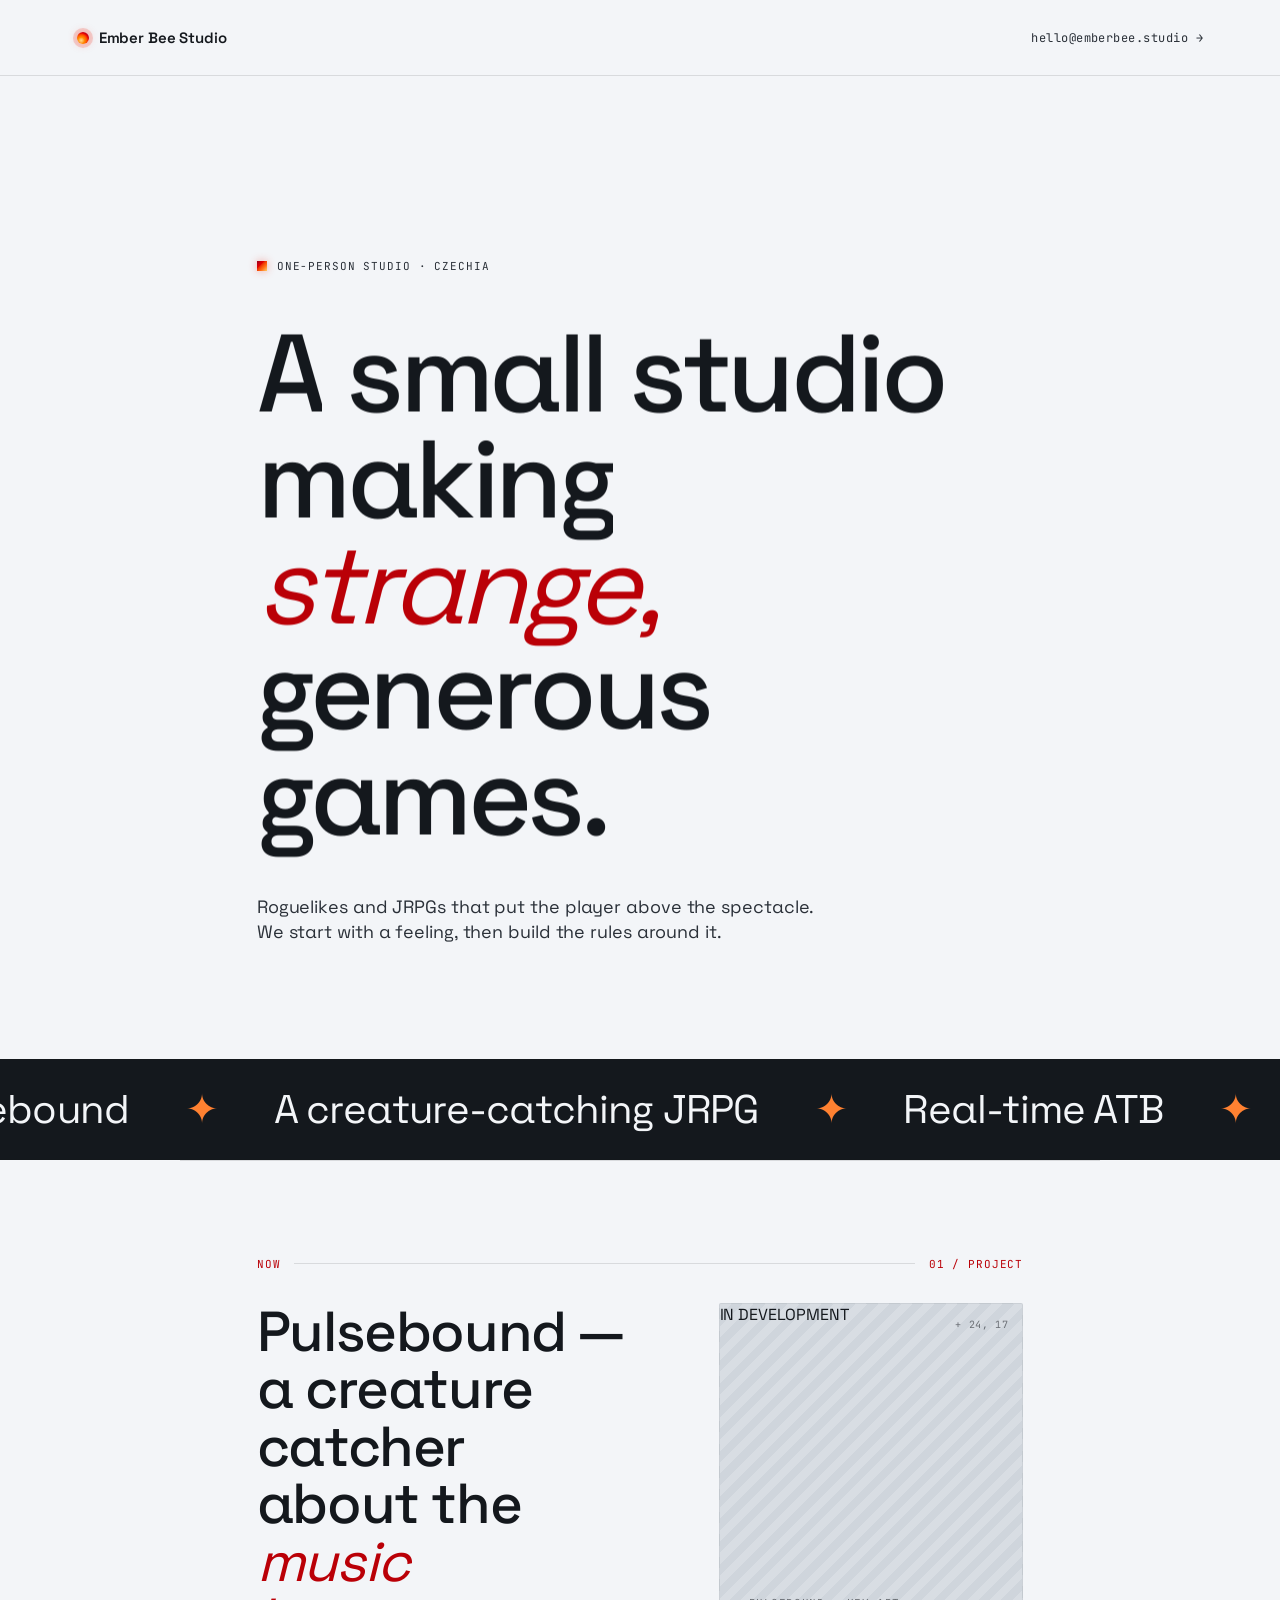
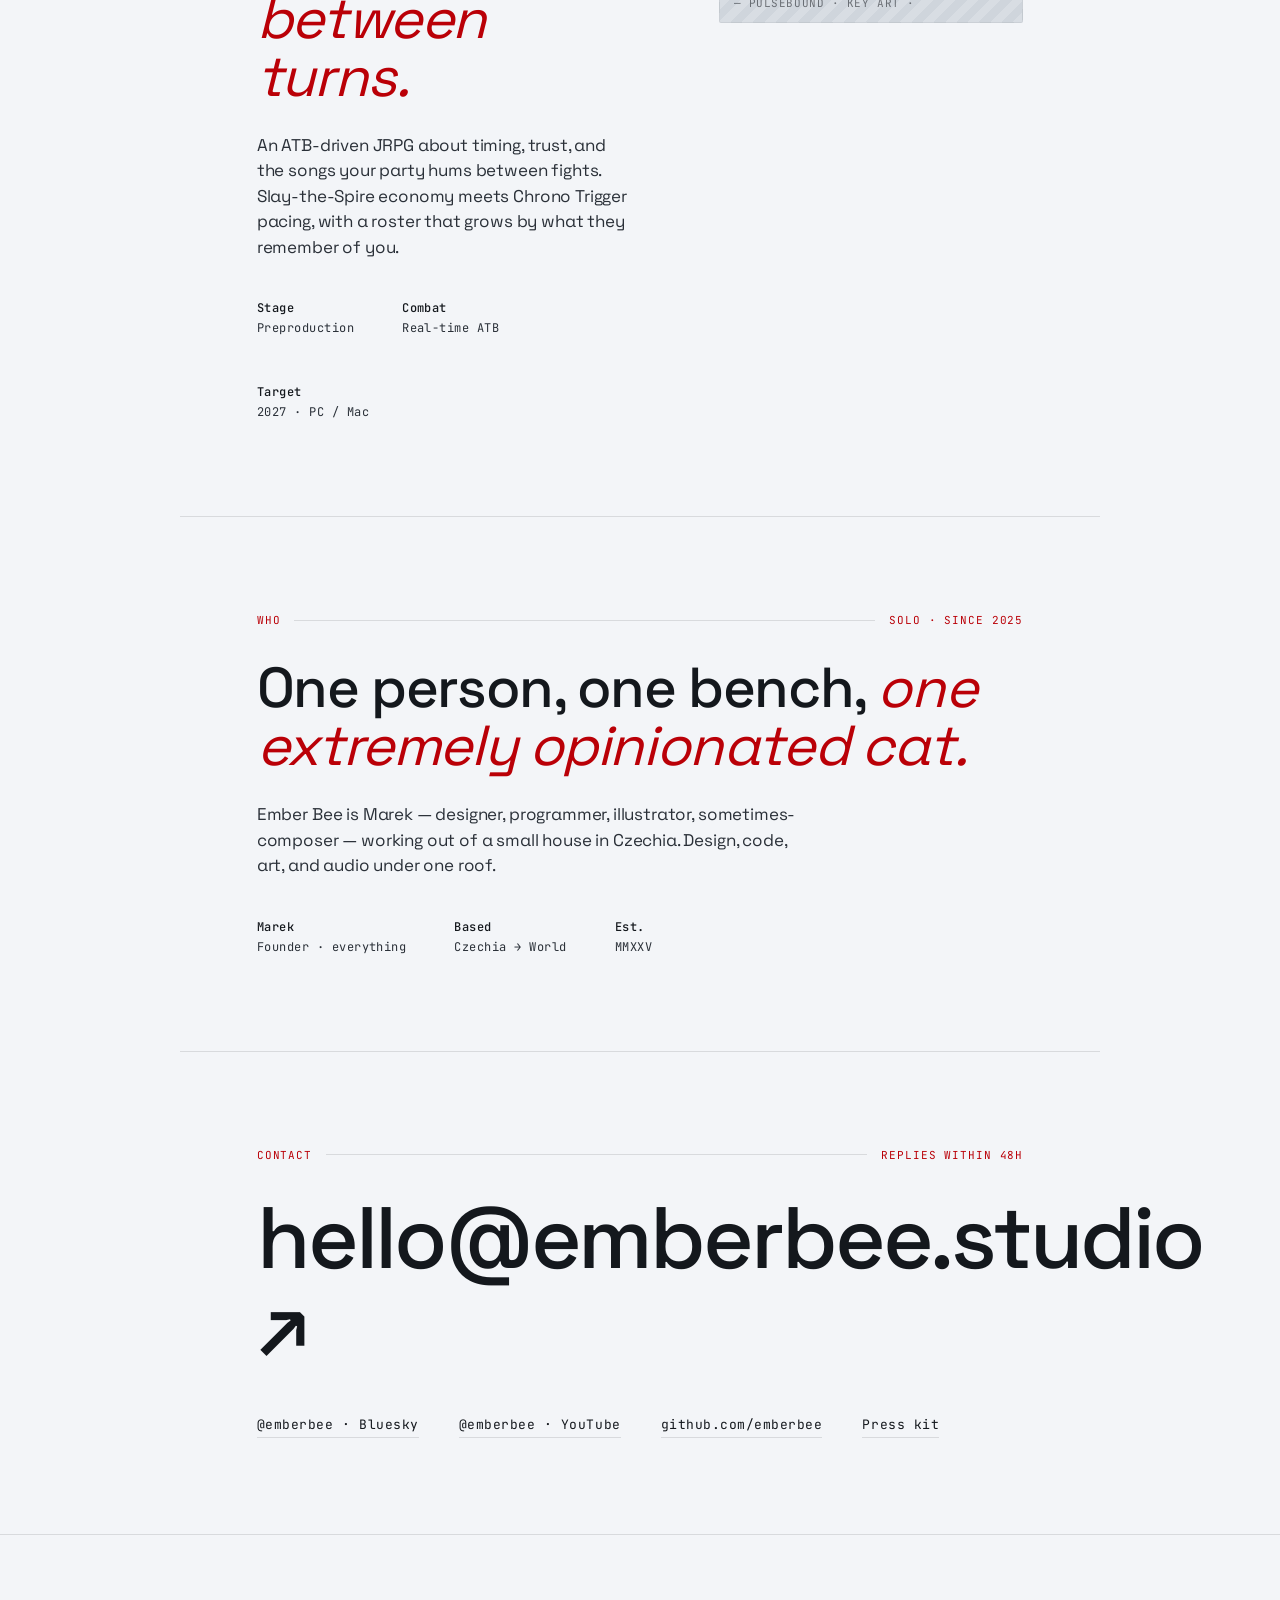
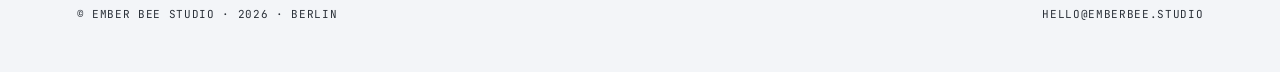
==== commit 89805f45: "Update index.html" ====
--- a/index.html
+++ b/index.html
@@ -4,7 +4,7 @@
   <meta charset="utf-8" />
   <meta name="viewport" content="width=device-width,initial-scale=1" />
   <title>Ember Bee Studio — one page</title>
-  <meta name="description" content="Ember Bee is a one-person studio making strange, generous games." />
+  <meta name="description" content="Ember Bee is a one-person studio making weird, roguelike games." />
   <link rel="stylesheet" href="assets/site.css" />
   <style>
     /* ---- Minimal one-pager overrides ----
@@ -168,7 +168,7 @@
 
     <!-- HERO -->
     <section class="min-hero wrap-narrow">
-      <div class="eyebrow"><span class="sw"></span><span>One-person studio · Berlin</span></div>
+      <div class="eyebrow"><span class="sw"></span><span>One-person studio · Czechia</span></div>
       <h1>
         <span data-split>A small studio</span><br/>
         <span data-split>making </span><em data-split>strange,</em><br/>
@@ -214,10 +214,10 @@
       <div class="label"><span>Who</span><span class="rule"></span><span>Solo · since 2025</span></div>
       <div class="reveal">
         <h2>One person, one bench, <em>one extremely opinionated cat.</em></h2>
-        <p>Ember Bee is Sam — designer, programmer, illustrator, sometimes-composer — working out of a small apartment in Berlin. Design, code, art, and audio under one roof. Slower, but whole.</p>
+        <p>Ember Bee is Marek — designer, programmer, illustrator, sometimes-composer — working out of a small house in Czechia. Design, code, art, and audio under one roof.</p>
         <div class="meta-row">
-          <div><b>Sam</b>Founder · everything</div>
-          <div><b>Based</b>Berlin → World</div>
+          <div><b>Marek</b>Founder · everything</div>
+          <div><b>Based</b>Czechia → World</div>
           <div><b>Est.</b>MMXXV</div>
         </div>
       </div>
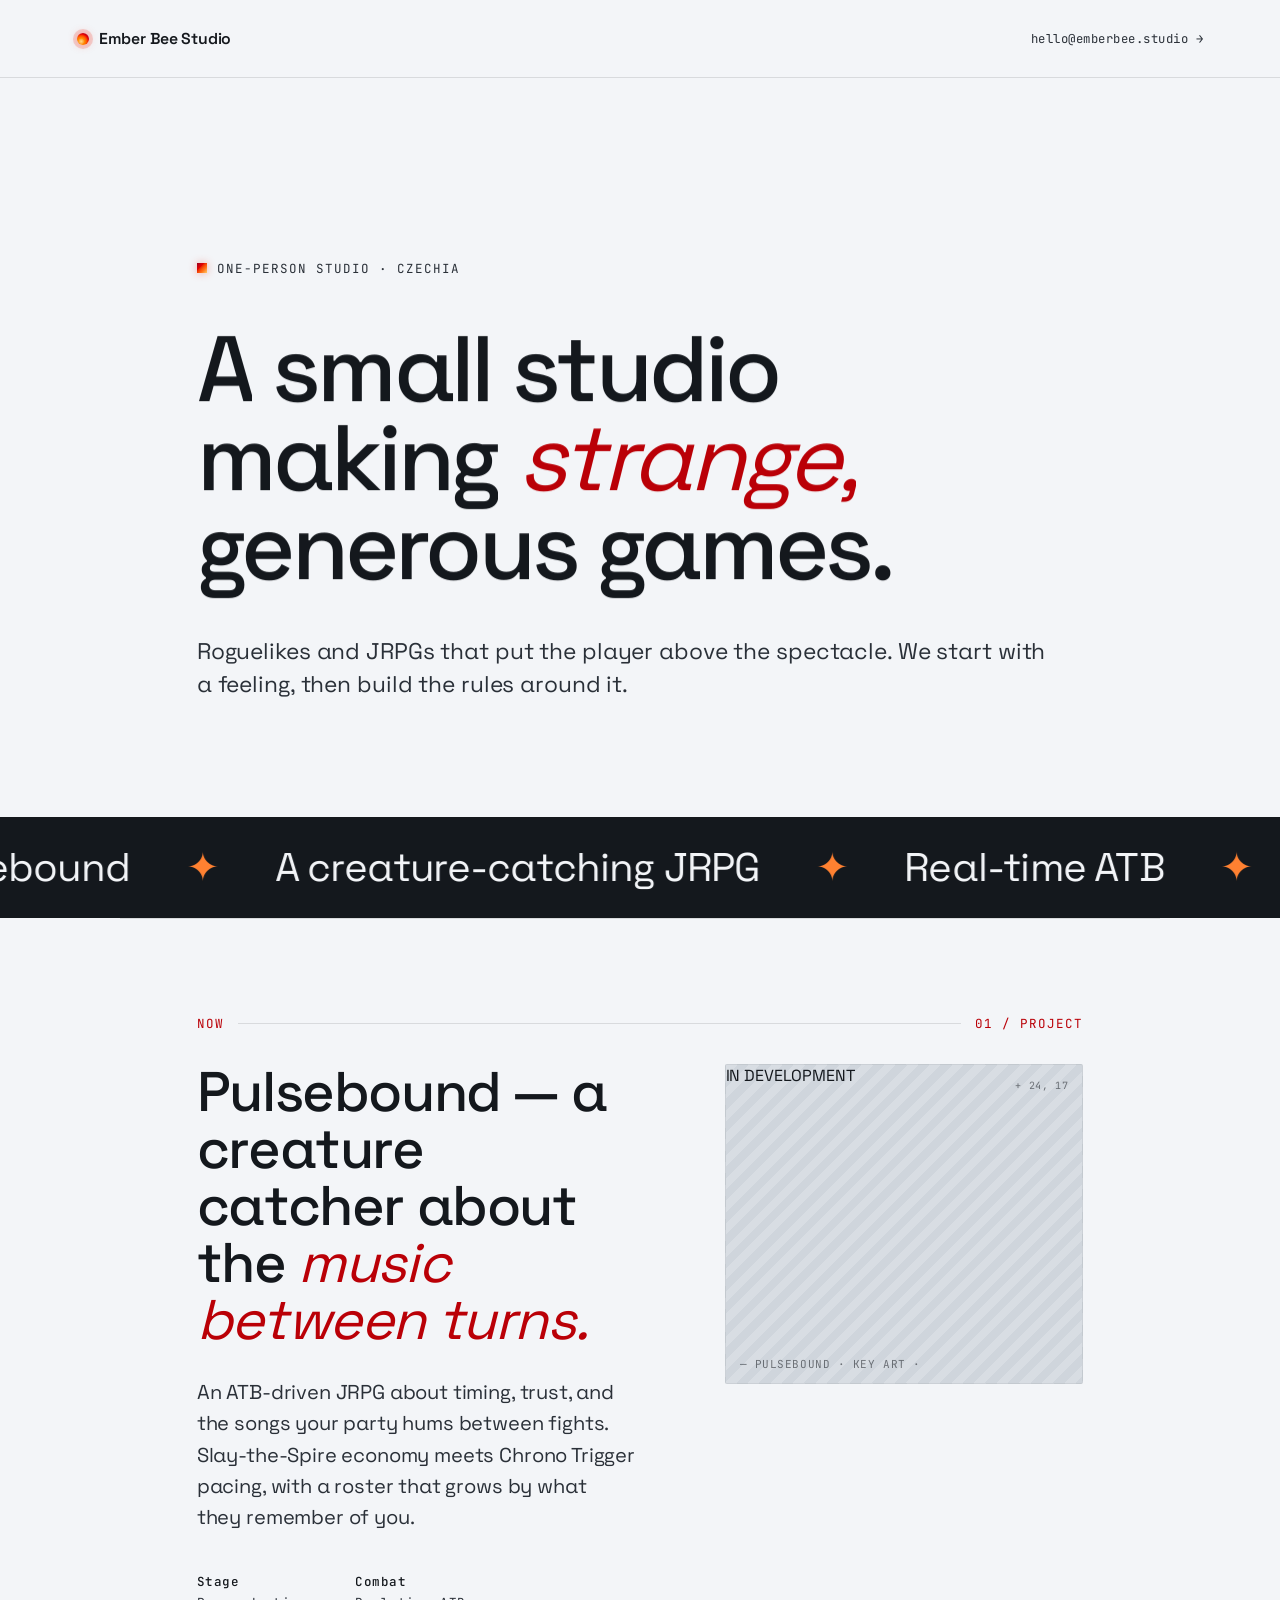
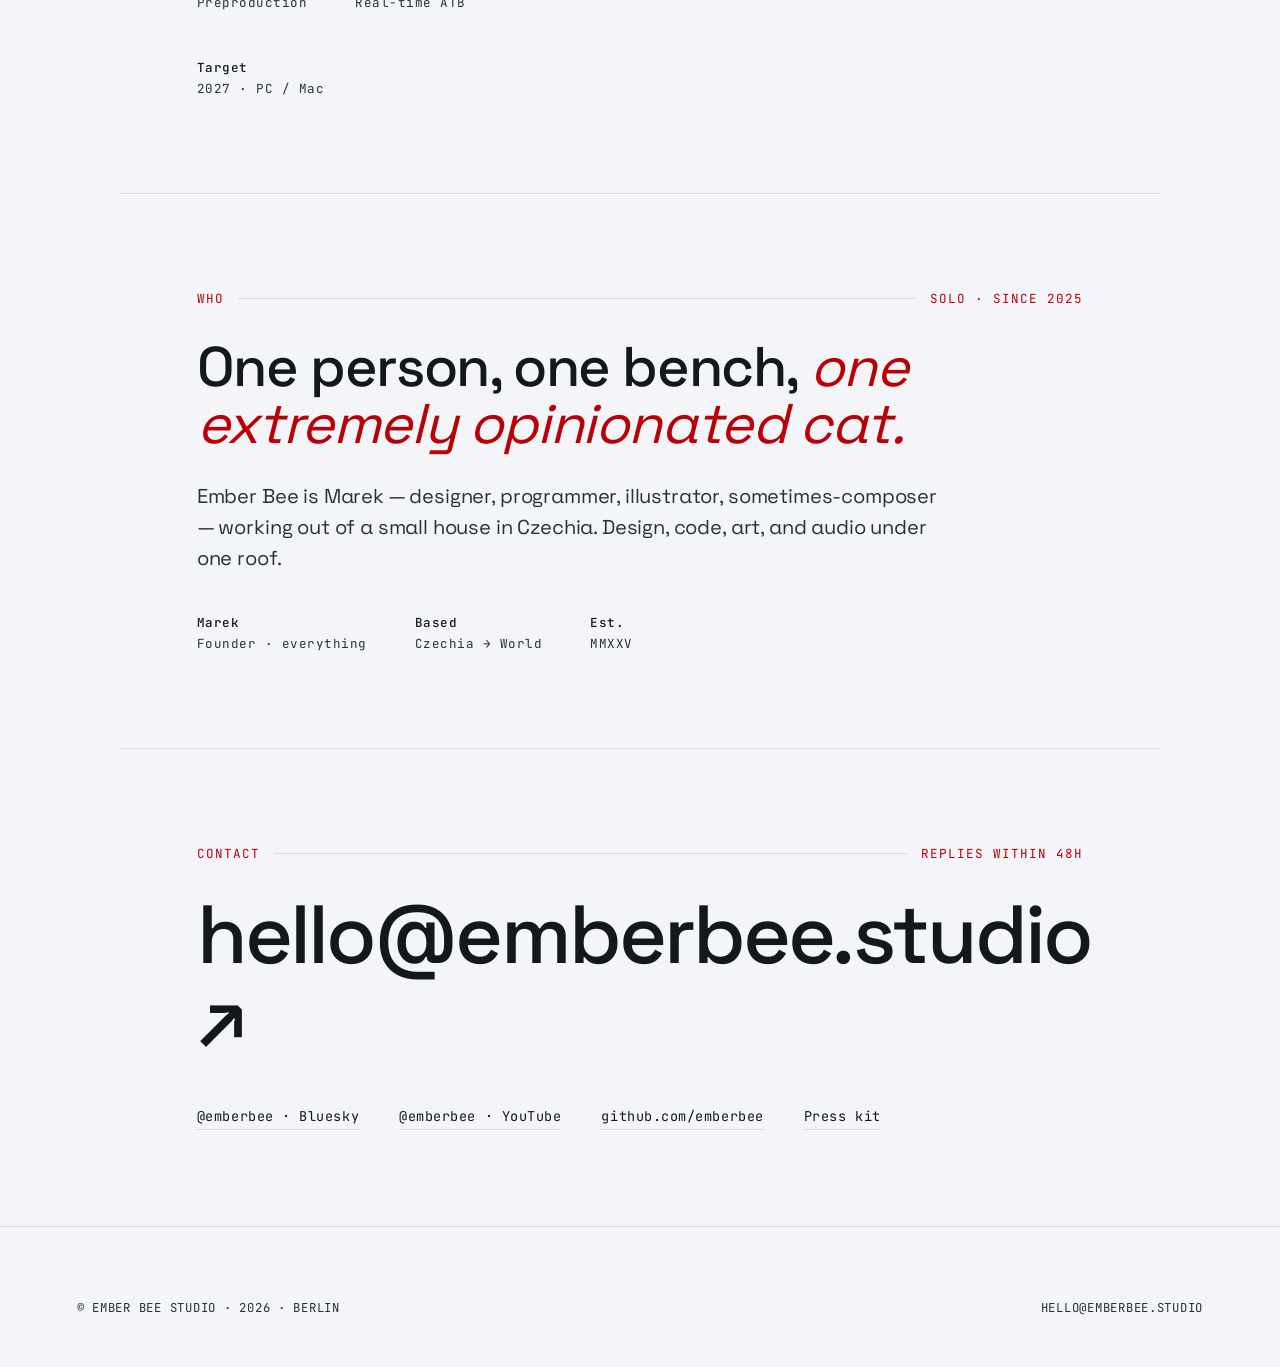
==== commit 91ef67bc: "Update index.html" ====
--- a/index.html
+++ b/index.html
@@ -14,7 +14,8 @@
 
     .min-page main { display: block; }
     .min-page .wrap-narrow {
-      max-width: 920px; margin: 0 auto;
+      /* Slightly wider on big screens so type + measure scale together */
+      max-width: min(1040px, 92vw); margin: 0 auto;
       padding-inline: clamp(20px, 6vw, 80px);
     }
 
@@ -24,9 +25,9 @@
       padding: 28px clamp(20px, 6vw, 80px);
       border-bottom: 1px solid var(--line);
     }
-    .min-bar .logomark { font-weight: 600; font-size: 15px; }
+    .min-bar .logomark { font-weight: 600; font-size: clamp(14px, 0.22vw + 13px, 17px); }
     .min-bar a.email {
-      font-family: var(--font-mono); font-size: 12px; letter-spacing: 0.04em;
+      font-family: var(--font-mono); font-size: clamp(11px, 0.18vw + 10px, 14px); letter-spacing: 0.04em;
       text-decoration: none; color: var(--ink-2);
       transition: color .25s;
     }
@@ -38,7 +39,7 @@
       padding-bottom: clamp(60px, 9vw, 120px);
     }
     .min-hero .eyebrow {
-      font-family: var(--font-mono); font-size: 11px; letter-spacing: 0.08em;
+      font-family: var(--font-mono); font-size: clamp(11px, 0.2vw + 10px, 13px); letter-spacing: 0.08em;
       color: var(--ink-2); text-transform: uppercase;
       display: inline-flex; align-items: center; gap: 10px;
       margin-bottom: clamp(28px, 4vw, 48px);
@@ -49,15 +50,17 @@
       box-shadow: 0 0 8px color-mix(in oklab, var(--ember) 40%, transparent);
     }
     .min-hero h1 {
-      font-size: clamp(48px, 8.6vw, 124px);
+      /* Keep display type in proportion to viewport on very wide monitors */
+      font-size: clamp(48px, 0.85rem + 6.2vw, 138px);
       line-height: 0.96; letter-spacing: -0.04em; font-weight: 500;
       margin: 0;
     }
     .min-hero .lede {
       margin-top: clamp(28px, 4vw, 44px);
-      max-width: 560px;
-      font-size: clamp(17px, 1.4vw, 21px);
-      line-height: 1.4; color: var(--ink-2);
+      max-width: min(38em, 100%);
+      /* Was capped at 21px — felt tiny next to a 120px+ headline on full-width windows */
+      font-size: clamp(1.0625rem, 0.9rem + 0.65vw, 1.625rem);
+      line-height: 1.45; color: var(--ink-2);
     }
 
     /* Block — generic two-line section */
@@ -66,7 +69,7 @@
       border-top: 1px solid var(--line);
     }
     .min-block .label {
-      font-family: var(--font-mono); font-size: 11px; letter-spacing: 0.08em;
+      font-family: var(--font-mono); font-size: clamp(11px, 0.2vw + 10px, 13px); letter-spacing: 0.08em;
       color: var(--amber-deep); text-transform: uppercase;
       margin-bottom: clamp(20px, 3vw, 32px);
       display: flex; align-items: baseline; gap: 14px;
@@ -76,20 +79,21 @@
       align-self: center;
     }
     .min-block h2 {
-      font-size: clamp(32px, 4.4vw, 64px);
+      font-size: clamp(32px, 1.25rem + 2.8vw, 76px);
       line-height: 1.02; letter-spacing: -0.025em; font-weight: 500;
-      margin: 0; max-width: 740px;
+      margin: 0; max-width: min(42em, 100%);
     }
     .min-block h2 em { font-style: italic; font-weight: 400; color: var(--ember-deep); }
     .min-block p {
       margin-top: clamp(20px, 2.4vw, 28px);
-      max-width: 560px;
-      font-size: 17px; line-height: 1.5; color: var(--ink-2);
+      max-width: min(38em, 100%);
+      font-size: clamp(1.0625rem, 0.92rem + 0.42vw, 1.3125rem);
+      line-height: 1.55; color: var(--ink-2);
     }
     .min-block .meta-row {
       margin-top: clamp(28px, 4vw, 40px);
       display: flex; flex-wrap: wrap; gap: clamp(20px, 4vw, 48px);
-      font-family: var(--font-mono); font-size: 12px; letter-spacing: 0.04em;
+      font-family: var(--font-mono); font-size: clamp(11px, 0.16vw + 10.5px, 14px); letter-spacing: 0.04em;
       color: var(--ink-2);
     }
     .min-block .meta-row b { display: block; color: var(--ink); font-weight: 500; margin-bottom: 4px; }
@@ -116,7 +120,7 @@
       border-top: 1px solid var(--line);
       display: flex; flex-wrap: wrap; gap: 16px;
       justify-content: space-between; align-items: baseline;
-      font-family: var(--font-mono); font-size: 11px; letter-spacing: 0.06em;
+      font-family: var(--font-mono); font-size: clamp(11px, 0.18vw + 10px, 13px); letter-spacing: 0.06em;
       color: var(--ink-2); text-transform: uppercase;
     }
     .min-sig a { color: var(--ink-2); text-decoration: none; }
@@ -125,7 +129,7 @@
     /* Contact block — big email link */
     .min-contact .h-big {
       display: block;
-      font-size: clamp(40px, 6.8vw, 96px);
+      font-size: clamp(40px, 0.75rem + 5.5vw, 112px);
       line-height: 1.0; letter-spacing: -0.035em; font-weight: 500;
       color: var(--ink); text-decoration: none;
       transition: color .25s;
@@ -143,7 +147,7 @@
       gap: clamp(24px, 4vw, 40px);
     }
     .min-contact .links a {
-      font-family: var(--font-mono); font-size: 13px; letter-spacing: 0.04em;
+      font-family: var(--font-mono); font-size: clamp(12px, 0.2vw + 11px, 15px); letter-spacing: 0.04em;
       color: var(--ink); text-decoration: none;
       padding-bottom: 4px; border-bottom: 1px solid var(--line);
       transition: color .25s, border-color .25s;
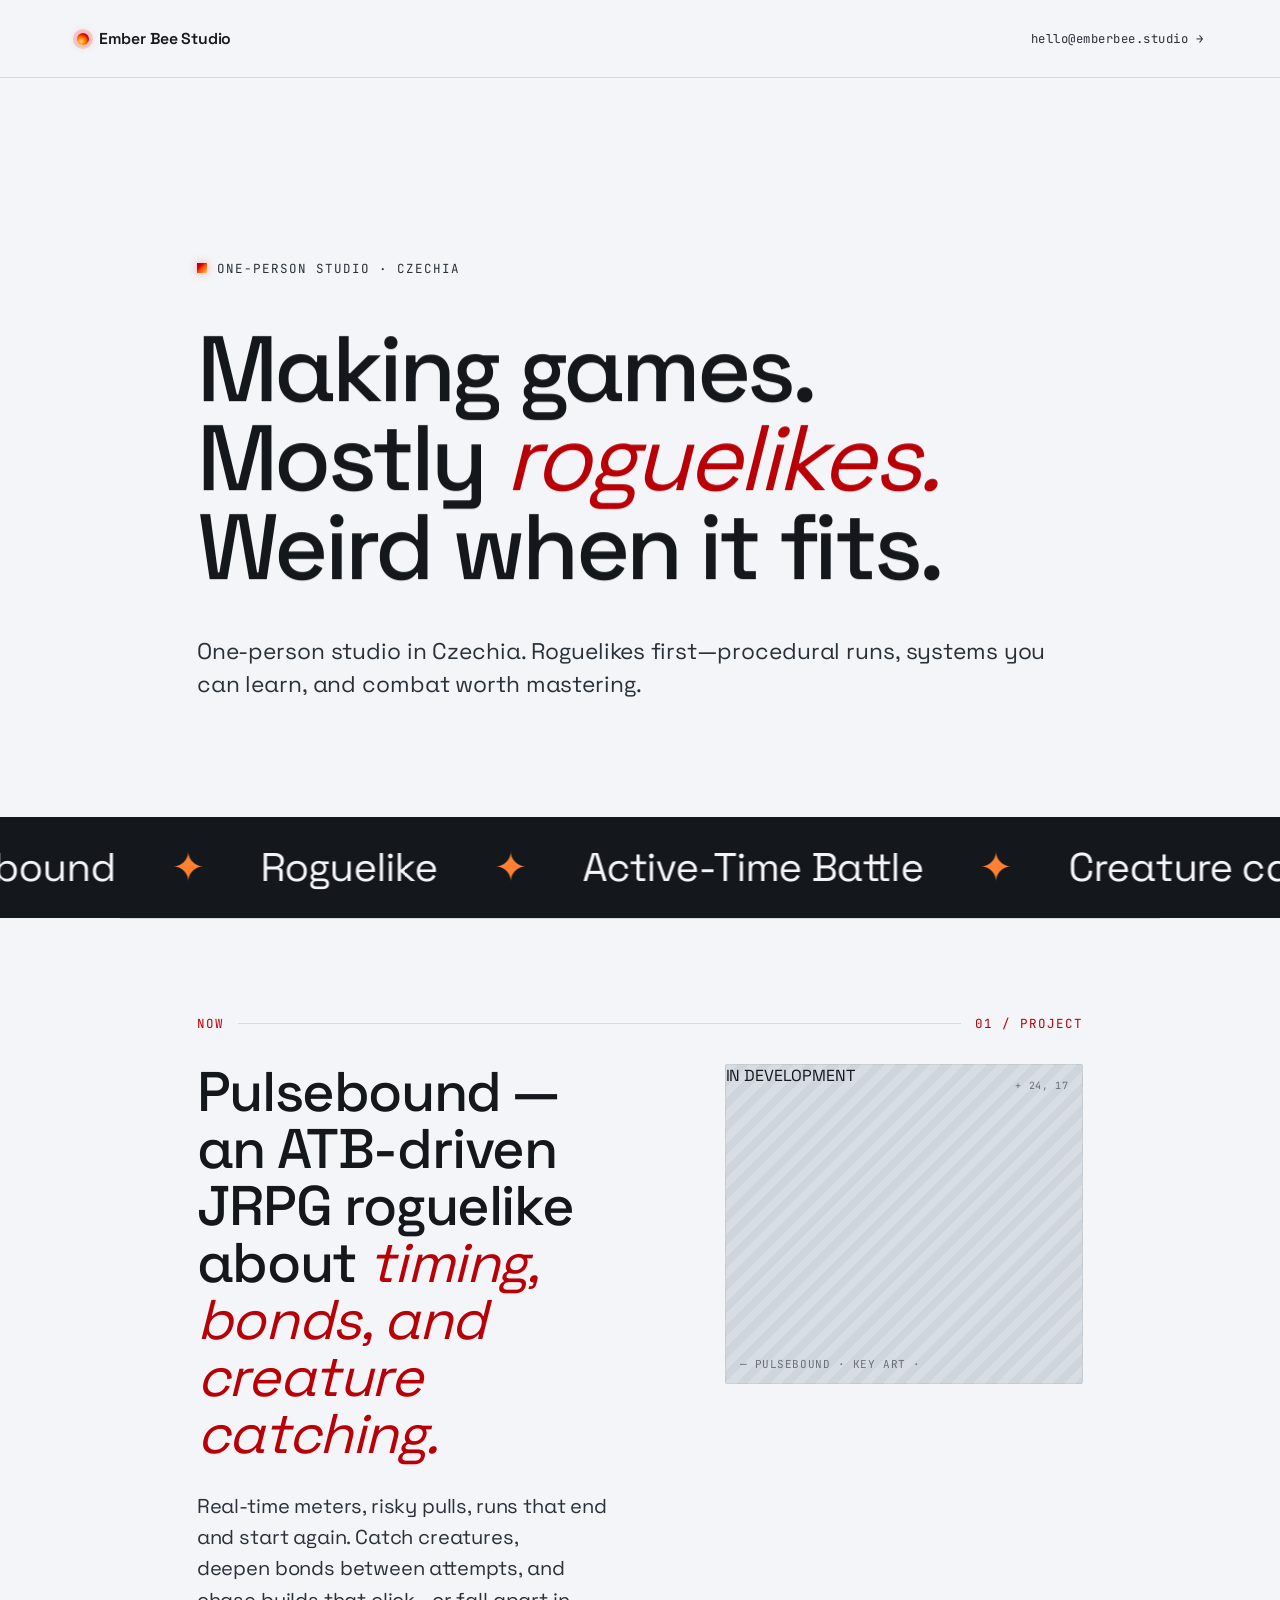
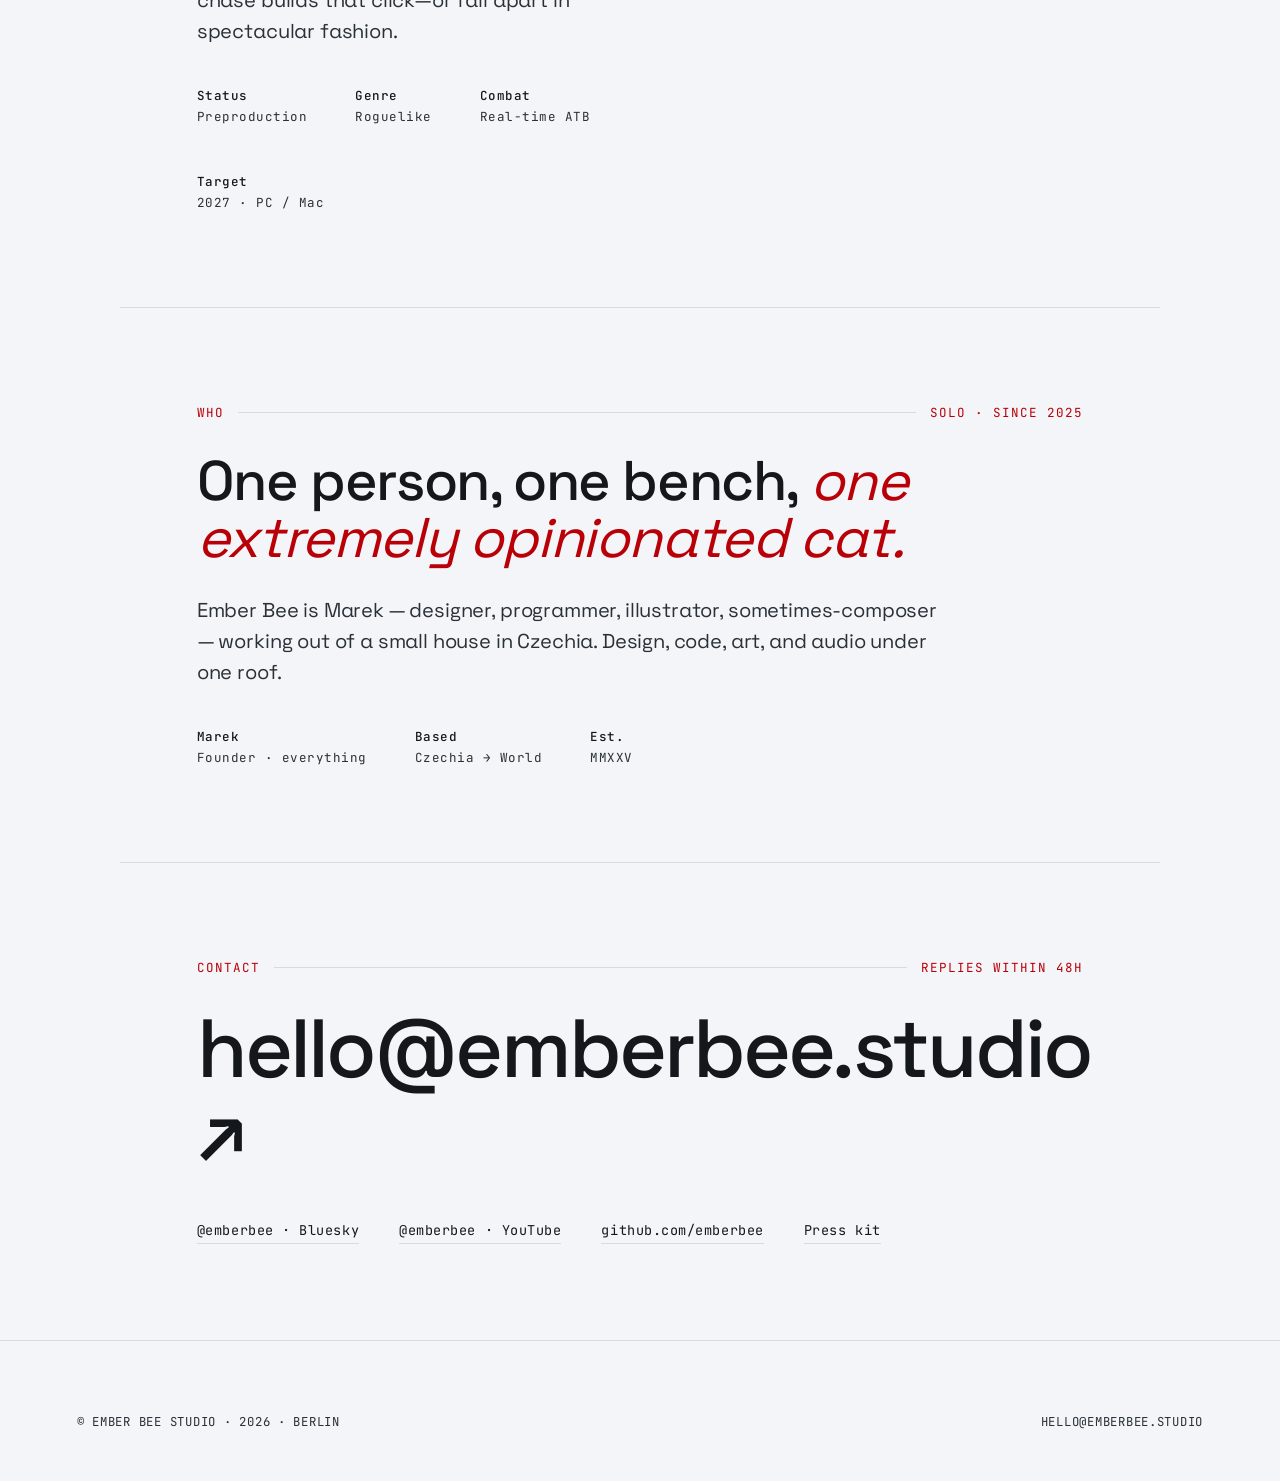
==== commit e8c11d64: "Update index.html" ====
--- a/index.html
+++ b/index.html
@@ -4,7 +4,7 @@
   <meta charset="utf-8" />
   <meta name="viewport" content="width=device-width,initial-scale=1" />
   <title>Ember Bee Studio — one page</title>
-  <meta name="description" content="Ember Bee is a one-person studio making weird, roguelike games." />
+  <meta name="description" content="Ember Bee Studio — solo developer in Czechia making roguelikes. Pulsebound in development." />
   <link rel="stylesheet" href="assets/site.css" />
   <style>
     /* ---- Minimal one-pager overrides ----
@@ -174,20 +174,21 @@
     <section class="min-hero wrap-narrow">
       <div class="eyebrow"><span class="sw"></span><span>One-person studio · Czechia</span></div>
       <h1>
-        <span data-split>A small studio</span><br/>
-        <span data-split>making </span><em data-split>strange,</em><br/>
-        <span data-split>generous games.</span>
+        <span data-split>Making games.</span><br/>
+        <span data-split>Mostly </span><em data-split>roguelikes.</em><br/>
+        <span data-split>Weird when it fits.</span>
       </h1>
-      <p class="lede reveal">Roguelikes and JRPGs that put the player above the spectacle. We start with a feeling, then build the rules around it.</p>
+      <p class="lede reveal">One-person studio in Czechia. Roguelikes first—procedural runs, systems you can learn, and combat worth mastering.</p>
     </section>
 
     <!-- MARQUEE — same flick-to-fire easter egg as the main site -->
     <div class="marquee" aria-hidden="true">
       <div class="marquee-track">
         <span>Pulsebound</span><span class="star">✦</span>
-        <span>A creature-catching JRPG</span><span class="star">✦</span>
-        <span>Real-time ATB</span><span class="star">✦</span>
-        <span>Hand-drawn battlers</span><span class="star">✦</span>
+        <span>Roguelike</span><span class="star">✦</span>
+        <span>Active-Time Battle</span><span class="star">✦</span>
+        <span>Creature catching</span><span class="star">✦</span>
+        <span>Runs &amp; builds</span><span class="star">✦</span>
         <span>In development</span><span class="star">✦</span>
       </div>
     </div>
@@ -197,10 +198,11 @@
       <div class="label"><span>Now</span><span class="rule"></span><span>01 / project</span></div>
       <div class="min-now">
         <div class="reveal">
-          <h2>Pulsebound — a creature catcher about the <em>music between turns.</em></h2>
-          <p>An ATB-driven JRPG about timing, trust, and the songs your party hums between fights. Slay-the-Spire economy meets Chrono Trigger pacing, with a roster that grows by what they remember of you.</p>
+          <h2>Pulsebound — an ATB-driven JRPG roguelike about <em>timing, bonds, and creature catching.</em></h2>
+          <p>Real-time meters, risky pulls, runs that end and start again. Catch creatures, deepen bonds between attempts, and chase builds that click—or fall apart in spectacular fashion.</p>
           <div class="meta-row">
-            <div><b>Stage</b>Preproduction</div>
+            <div><b>Status</b>Preproduction</div>
+            <div><b>Genre</b>Roguelike</div>
             <div><b>Combat</b>Real-time ATB</div>
             <div><b>Target</b>2027 · PC / Mac</div>
           </div>
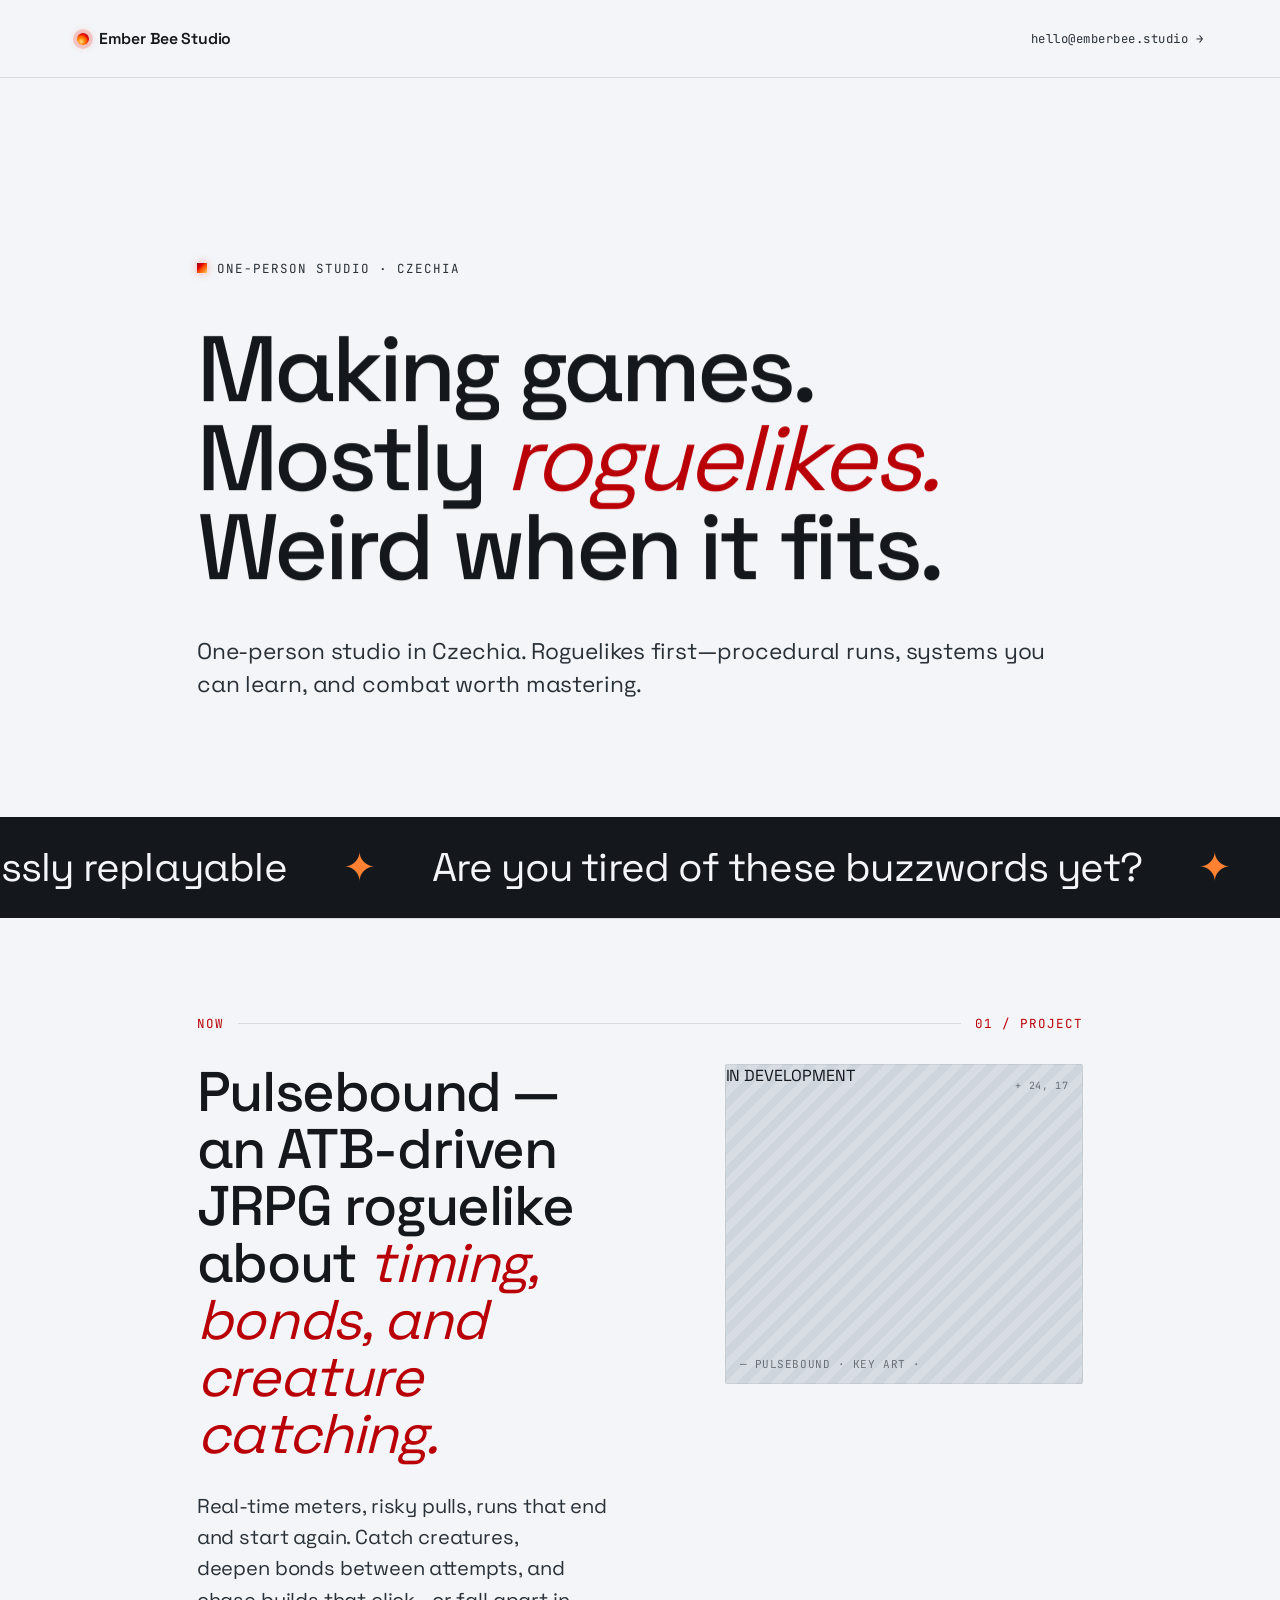
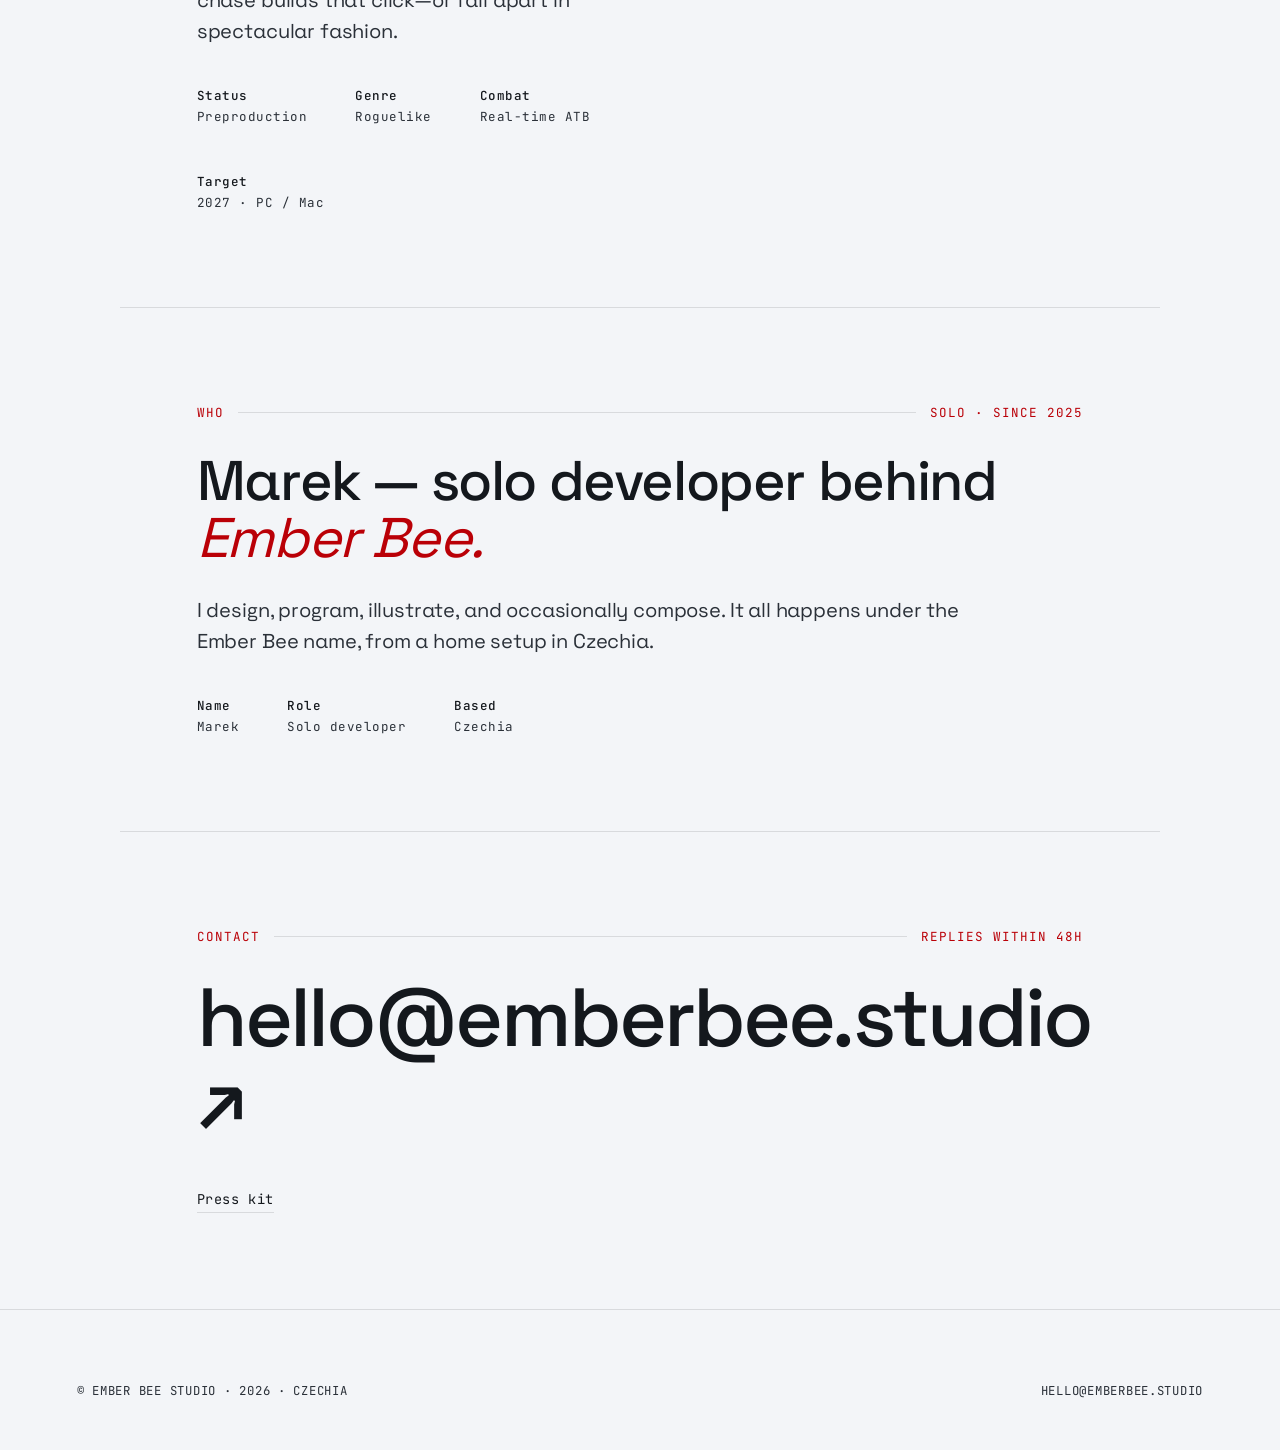
==== commit 082d5dc1: "Update index.html" ====
--- a/index.html
+++ b/index.html
@@ -184,12 +184,18 @@
     <!-- MARQUEE — same flick-to-fire easter egg as the main site -->
     <div class="marquee" aria-hidden="true">
       <div class="marquee-track">
-        <span>Pulsebound</span><span class="star">✦</span>
-        <span>Roguelike</span><span class="star">✦</span>
-        <span>Active-Time Battle</span><span class="star">✦</span>
-        <span>Creature catching</span><span class="star">✦</span>
-        <span>Runs &amp; builds</span><span class="star">✦</span>
-        <span>In development</span><span class="star">✦</span>
+        <span>Endlessly replayable</span><span class="star">✦</span>
+        <span>Are you tired of these buzzwords yet?</span><span class="star">✦</span>
+        <span>Meaningful choices™</span><span class="star">✦</span>
+        <span>Just one more run</span><span class="star">✦</span>
+        <span>Synergies upon synergies</span><span class="star">✦</span>
+        <span>High risk, high reward (obviously)</span><span class="star">✦</span>
+        <span>Meta-progression guilt</span><span class="star">✦</span>
+        <span>Tight core loop (trust me)</span><span class="star">✦</span>
+        <span>RNG with plausible deniability</span><span class="star">✦</span>
+        <span>Permadeath but make it cosy</span><span class="star">✦</span>
+        <span>Build-defining, run-ending, soul-searching</span><span class="star">✦</span>
+        <span>Yes I said roguelike on purpose</span><span class="star">✦</span>
       </div>
     </div>
 
@@ -219,12 +225,12 @@
     <section class="min-block wrap-narrow">
       <div class="label"><span>Who</span><span class="rule"></span><span>Solo · since 2025</span></div>
       <div class="reveal">
-        <h2>One person, one bench, <em>one extremely opinionated cat.</em></h2>
-        <p>Ember Bee is Marek — designer, programmer, illustrator, sometimes-composer — working out of a small house in Czechia. Design, code, art, and audio under one roof.</p>
+        <h2>Marek — solo developer behind <em>Ember Bee.</em></h2>
+        <p>I design, program, illustrate, and occasionally compose. It all happens under the Ember Bee name, from a home setup in Czechia.</p>
         <div class="meta-row">
-          <div><b>Marek</b>Founder · everything</div>
-          <div><b>Based</b>Czechia → World</div>
-          <div><b>Est.</b>MMXXV</div>
+          <div><b>Name</b>Marek</div>
+          <div><b>Role</b>Solo developer</div>
+          <div><b>Based</b>Czechia</div>
         </div>
       </div>
     </section>
@@ -234,9 +240,6 @@
       <div class="label"><span>Contact</span><span class="rule"></span><span>Replies within 48h</span></div>
       <a class="h-big reveal" href="mailto:hello@emberbee.studio">hello@emberbee.studio <span class="arrow">↗</span></a>
       <div class="links reveal">
-        <a href="#">@emberbee · Bluesky</a>
-        <a href="#">@emberbee · YouTube</a>
-        <a href="#">github.com/emberbee</a>
         <a href="mailto:press@emberbee.studio">Press kit</a>
       </div>
     </section>
@@ -244,7 +247,7 @@
   </main>
 
   <footer class="min-sig">
-    <span>© Ember Bee Studio · 2026 · Berlin</span>
+    <span>© Ember Bee Studio · 2026 · Czechia</span>
     <span><a href="mailto:hello@emberbee.studio">hello@emberbee.studio</a></span>
   </footer>
 
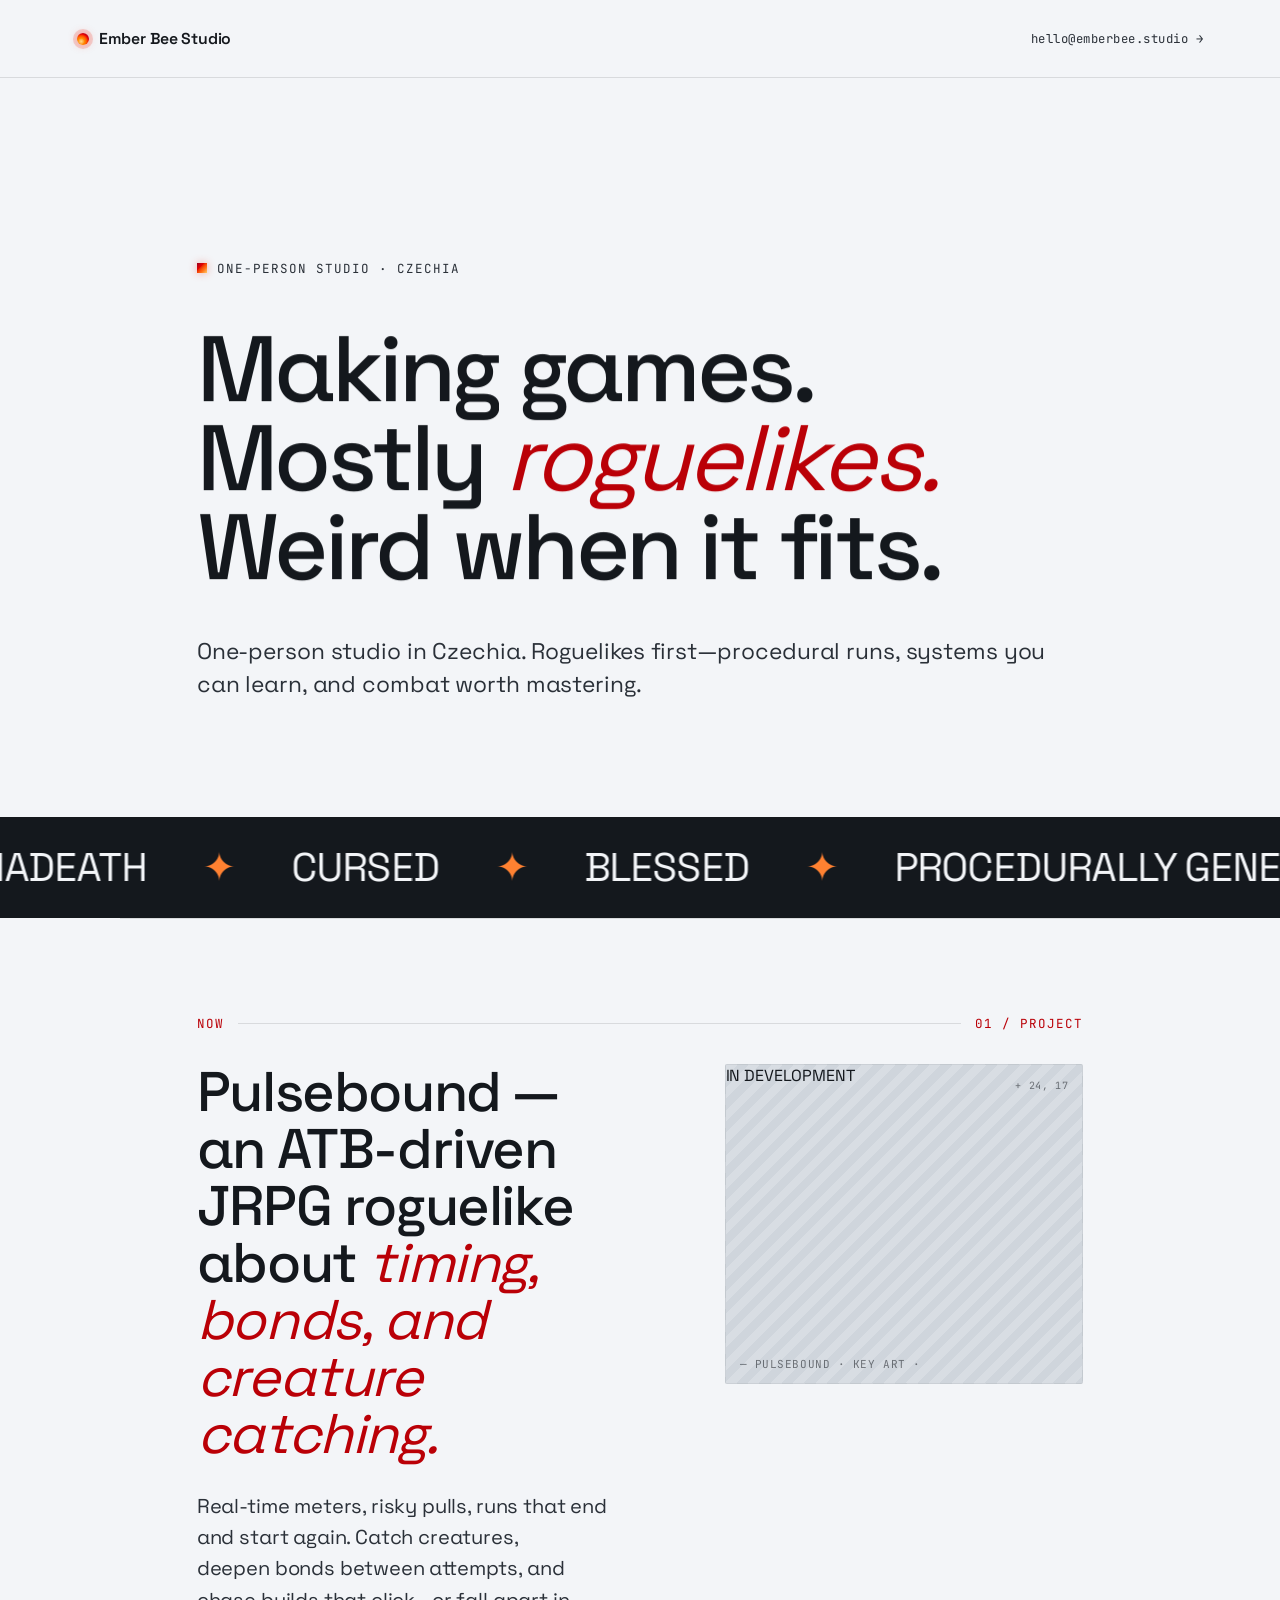
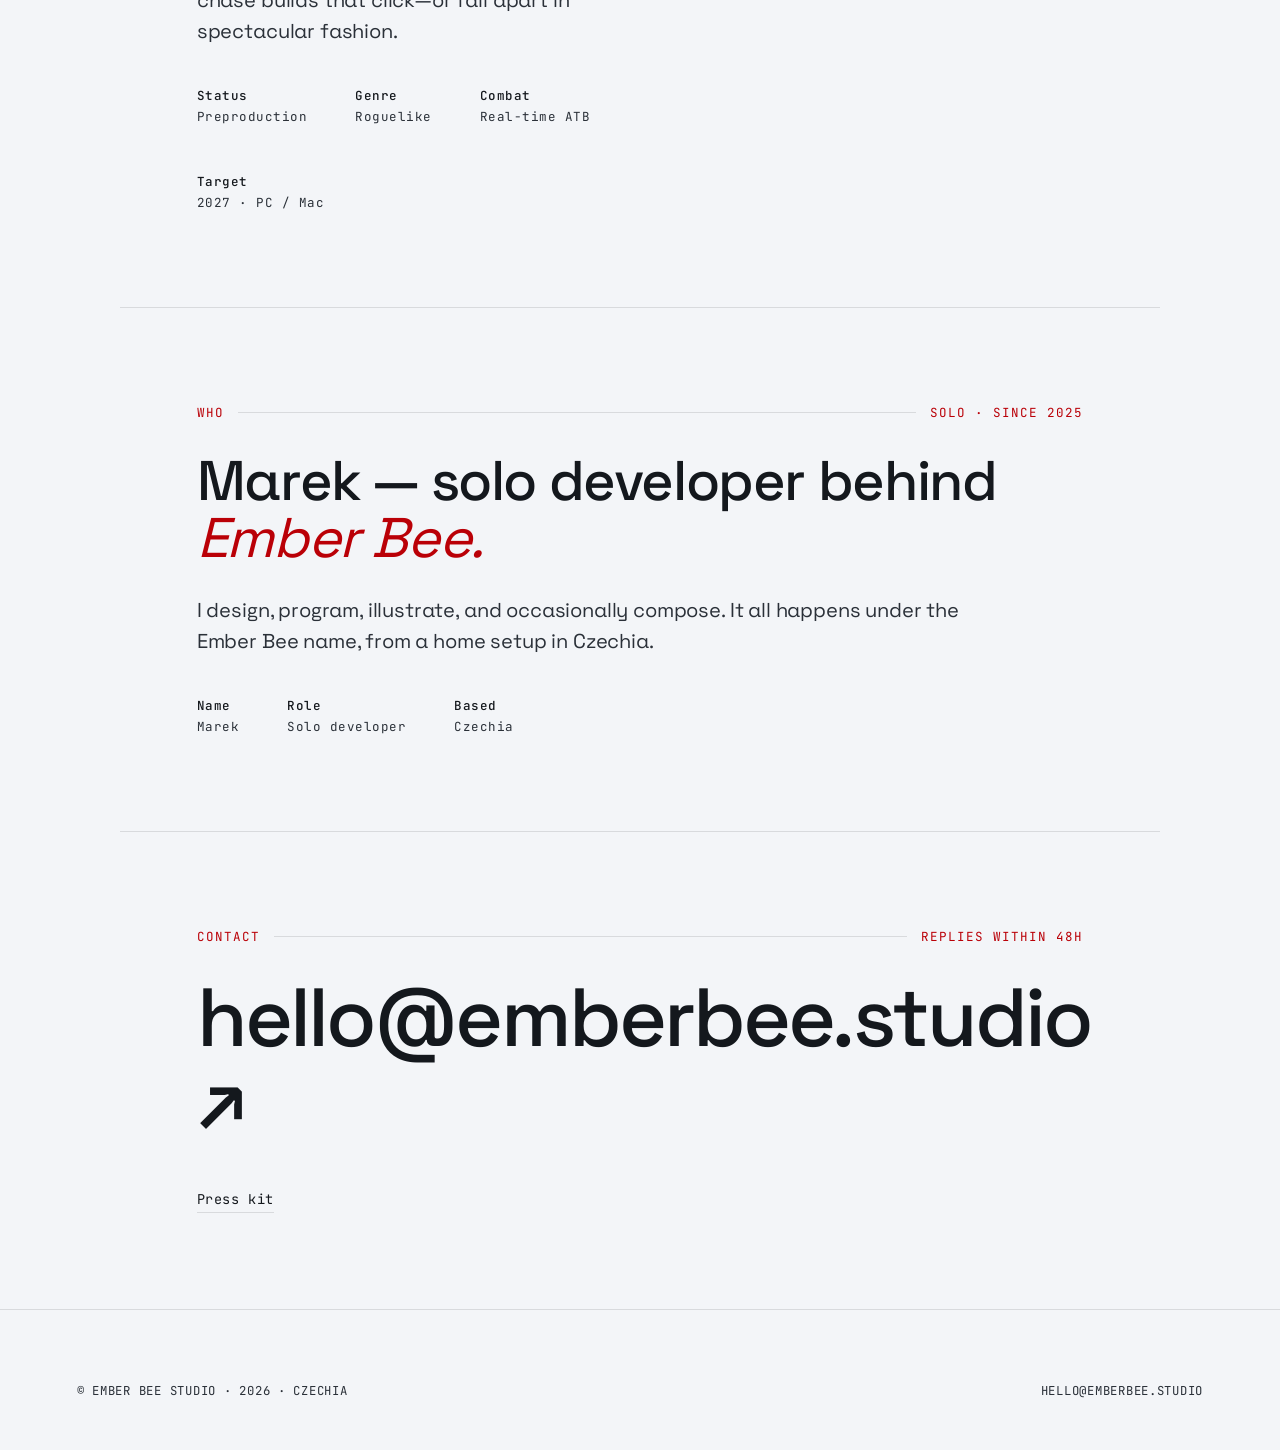
==== commit f0738a85: "Update index.html" ====
--- a/index.html
+++ b/index.html
@@ -184,18 +184,26 @@
     <!-- MARQUEE — same flick-to-fire easter egg as the main site -->
     <div class="marquee" aria-hidden="true">
       <div class="marquee-track">
-        <span>Endlessly replayable</span><span class="star">✦</span>
-        <span>Are you tired of these buzzwords yet?</span><span class="star">✦</span>
-        <span>Meaningful choices™</span><span class="star">✦</span>
-        <span>Just one more run</span><span class="star">✦</span>
-        <span>Synergies upon synergies</span><span class="star">✦</span>
-        <span>High risk, high reward (obviously)</span><span class="star">✦</span>
-        <span>Meta-progression guilt</span><span class="star">✦</span>
-        <span>Tight core loop (trust me)</span><span class="star">✦</span>
-        <span>RNG with plausible deniability</span><span class="star">✦</span>
-        <span>Permadeath but make it cosy</span><span class="star">✦</span>
-        <span>Build-defining, run-ending, soul-searching</span><span class="star">✦</span>
-        <span>Yes I said roguelike on purpose</span><span class="star">✦</span>
+        <span>PERMADEATH</span><span class="star">✦</span>
+        <span>CURSED</span><span class="star">✦</span>
+        <span>BLESSED</span><span class="star">✦</span>
+        <span>PROCEDURALLY GENERATED REGRET</span><span class="star">✦</span>
+        <span>SKILL ISSUE</span><span class="star">✦</span>
+        <span>FLOOR 3</span><span class="star">✦</span>
+        <span>GALAXY BRAIN</span><span class="star">✦</span>
+        <span>RELIC SYNERGY</span><span class="star">✦</span>
+        <span>ONE MORE RUN</span><span class="star">✦</span>
+        <span>THE VOID</span><span class="star">✦</span>
+        <span>SURVIVE</span><span class="star">✦</span>
+        <span>SEED SHARE</span><span class="star">✦</span>
+        <span>DEATH SCREEN</span><span class="star">✦</span>
+        <span>ACT 3</span><span class="star">✦</span>
+        <span>TOUCH GRASS</span><span class="star">✦</span>
+        <span>INFINITE COMBO</span><span class="star">✦</span>
+        <span>RUN ENDED</span><span class="star">✦</span>
+        <span>BAD RNG</span><span class="star">✦</span>
+        <span>BOSS RUSH</span><span class="star">✦</span>
+        <span>YES I SAID ROGUELIKE ON PURPOSE</span><span class="star">✦</span>
       </div>
     </div>
 
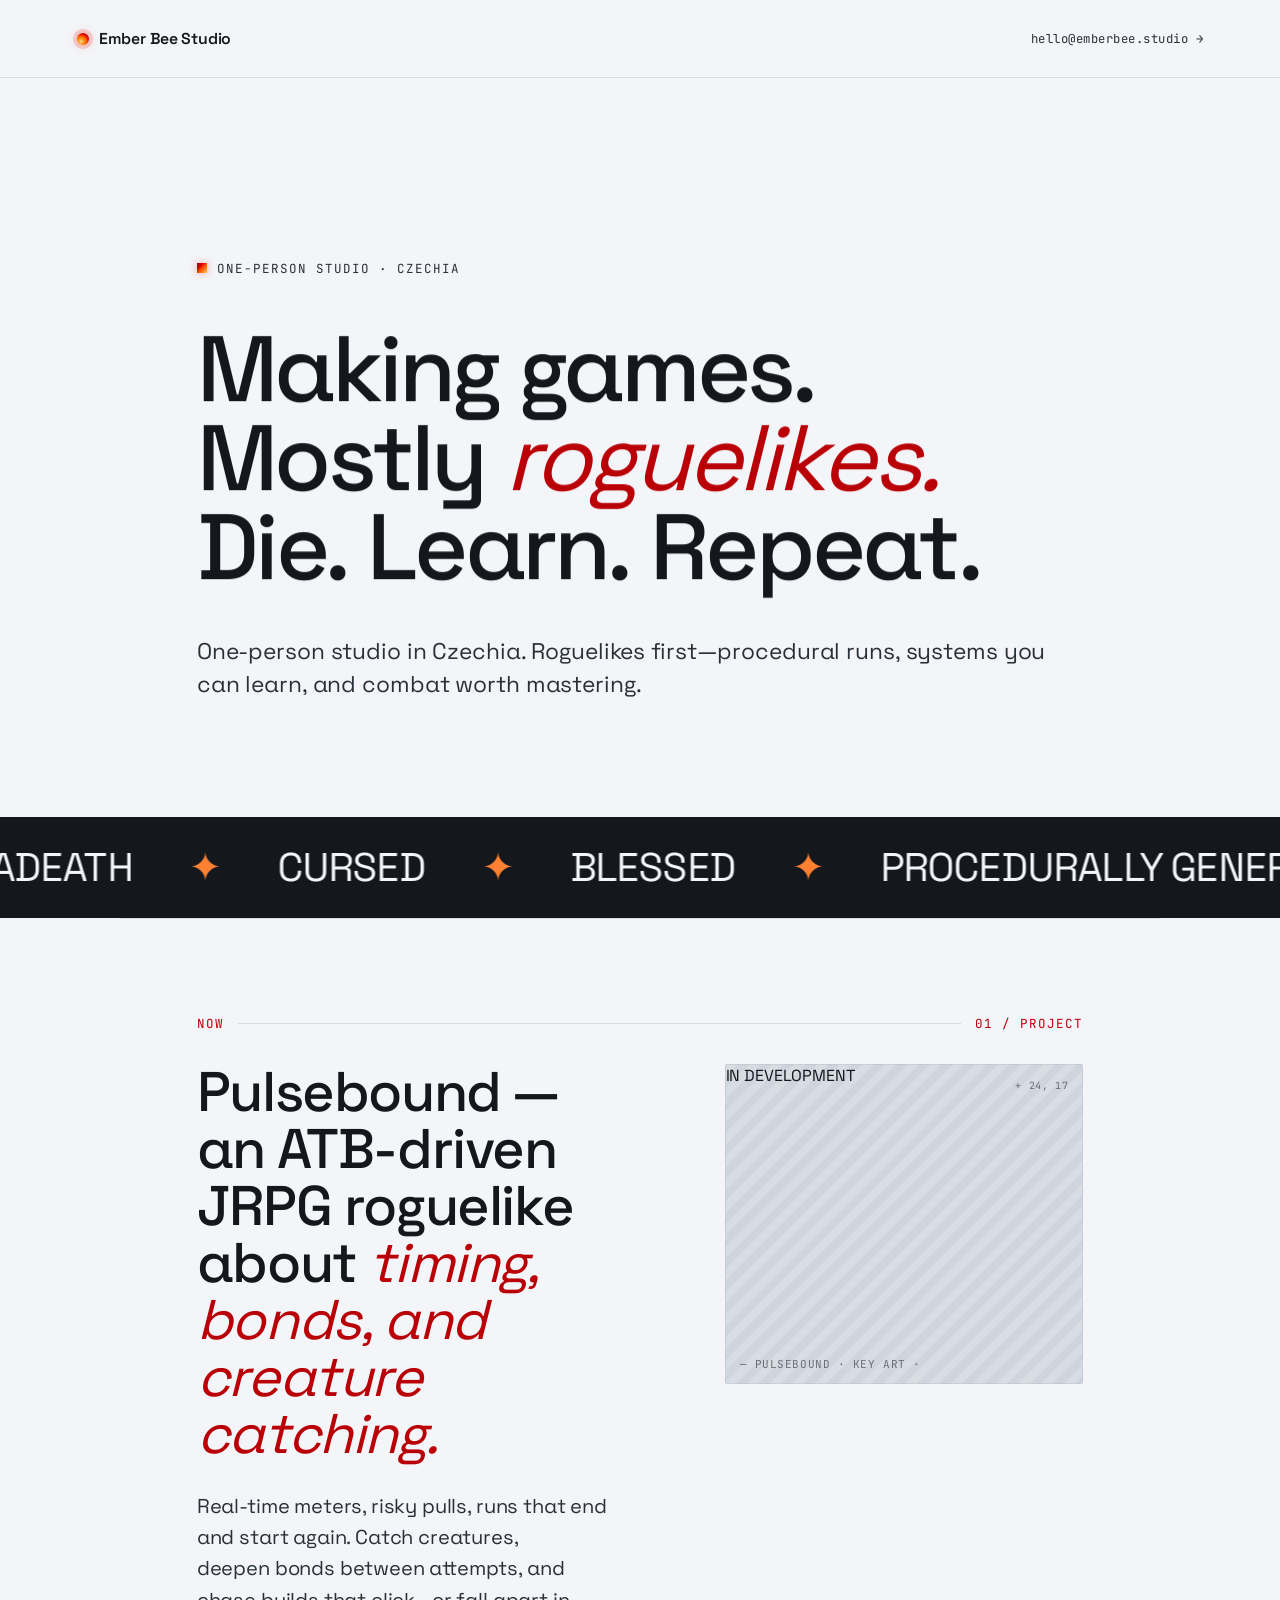
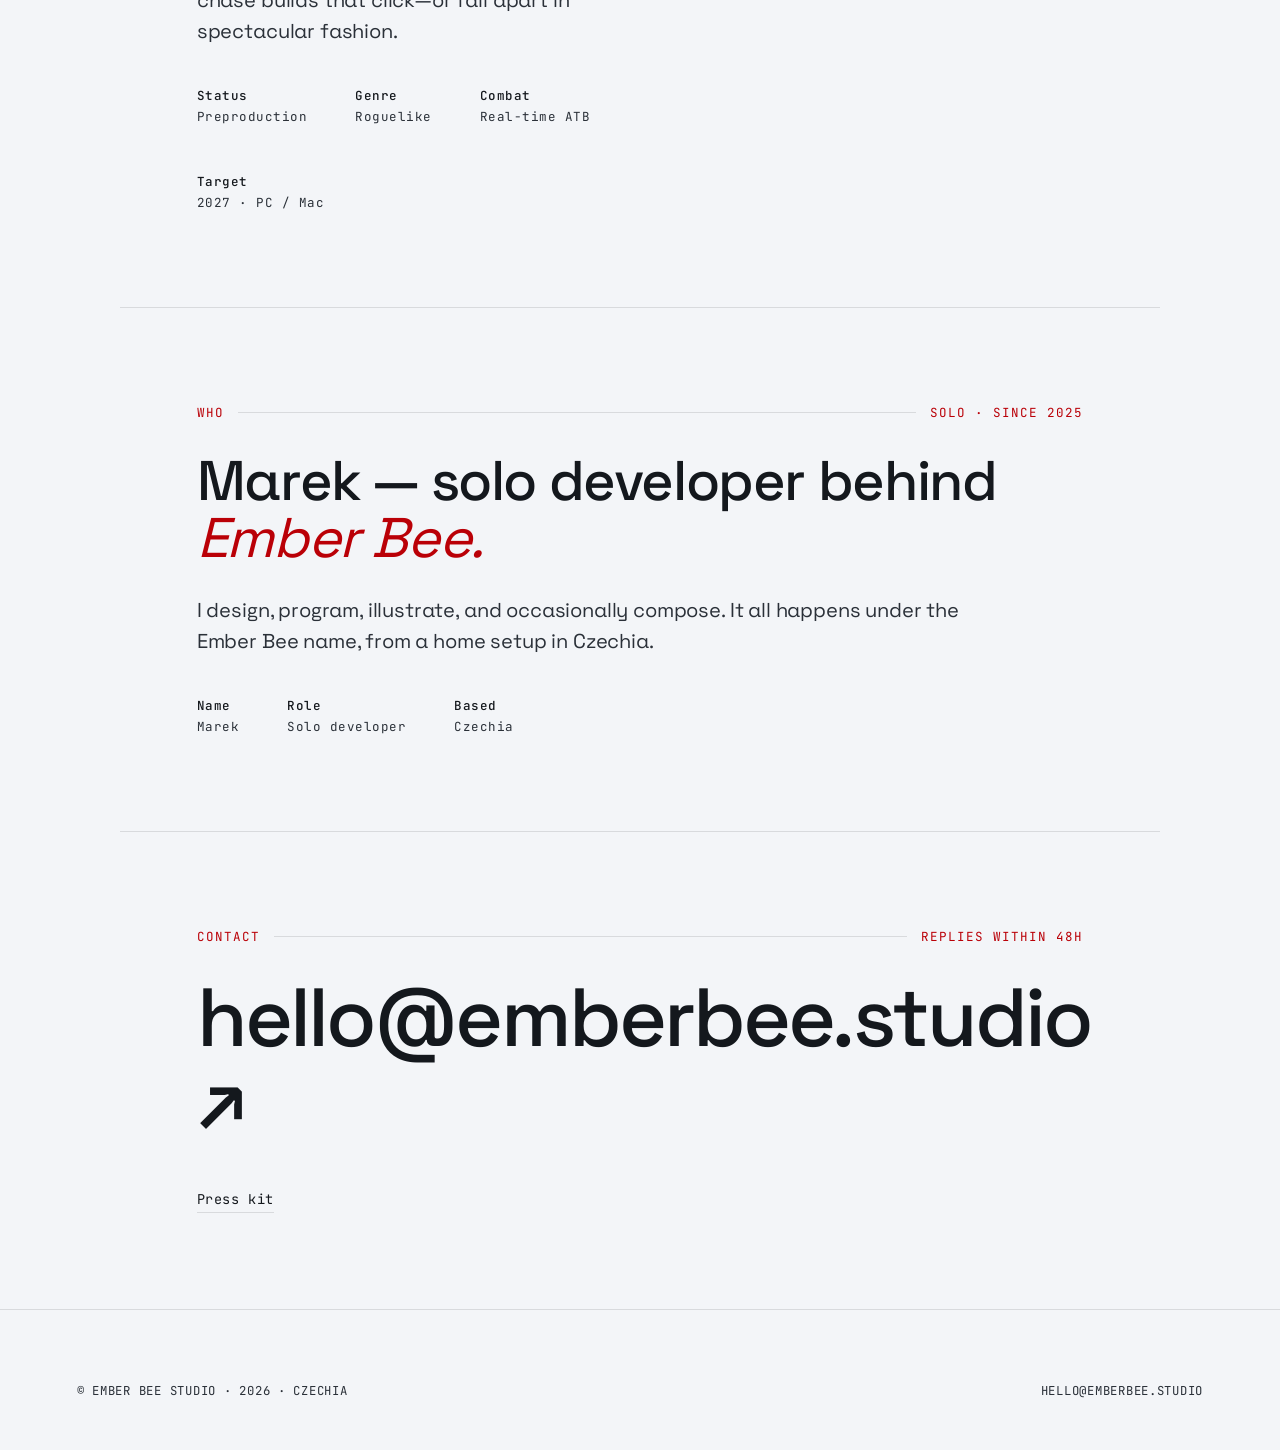
==== commit 9f4be257: "fix" ====
--- a/index.html
+++ b/index.html
@@ -176,7 +176,7 @@
       <h1>
         <span data-split>Making games.</span><br/>
         <span data-split>Mostly </span><em data-split>roguelikes.</em><br/>
-        <span data-split>Weird when it fits.</span>
+        <span data-split>Die. Learn. Repeat.</span>
       </h1>
       <p class="lede reveal">One-person studio in Czechia. Roguelikes first—procedural runs, systems you can learn, and combat worth mastering.</p>
     </section>
